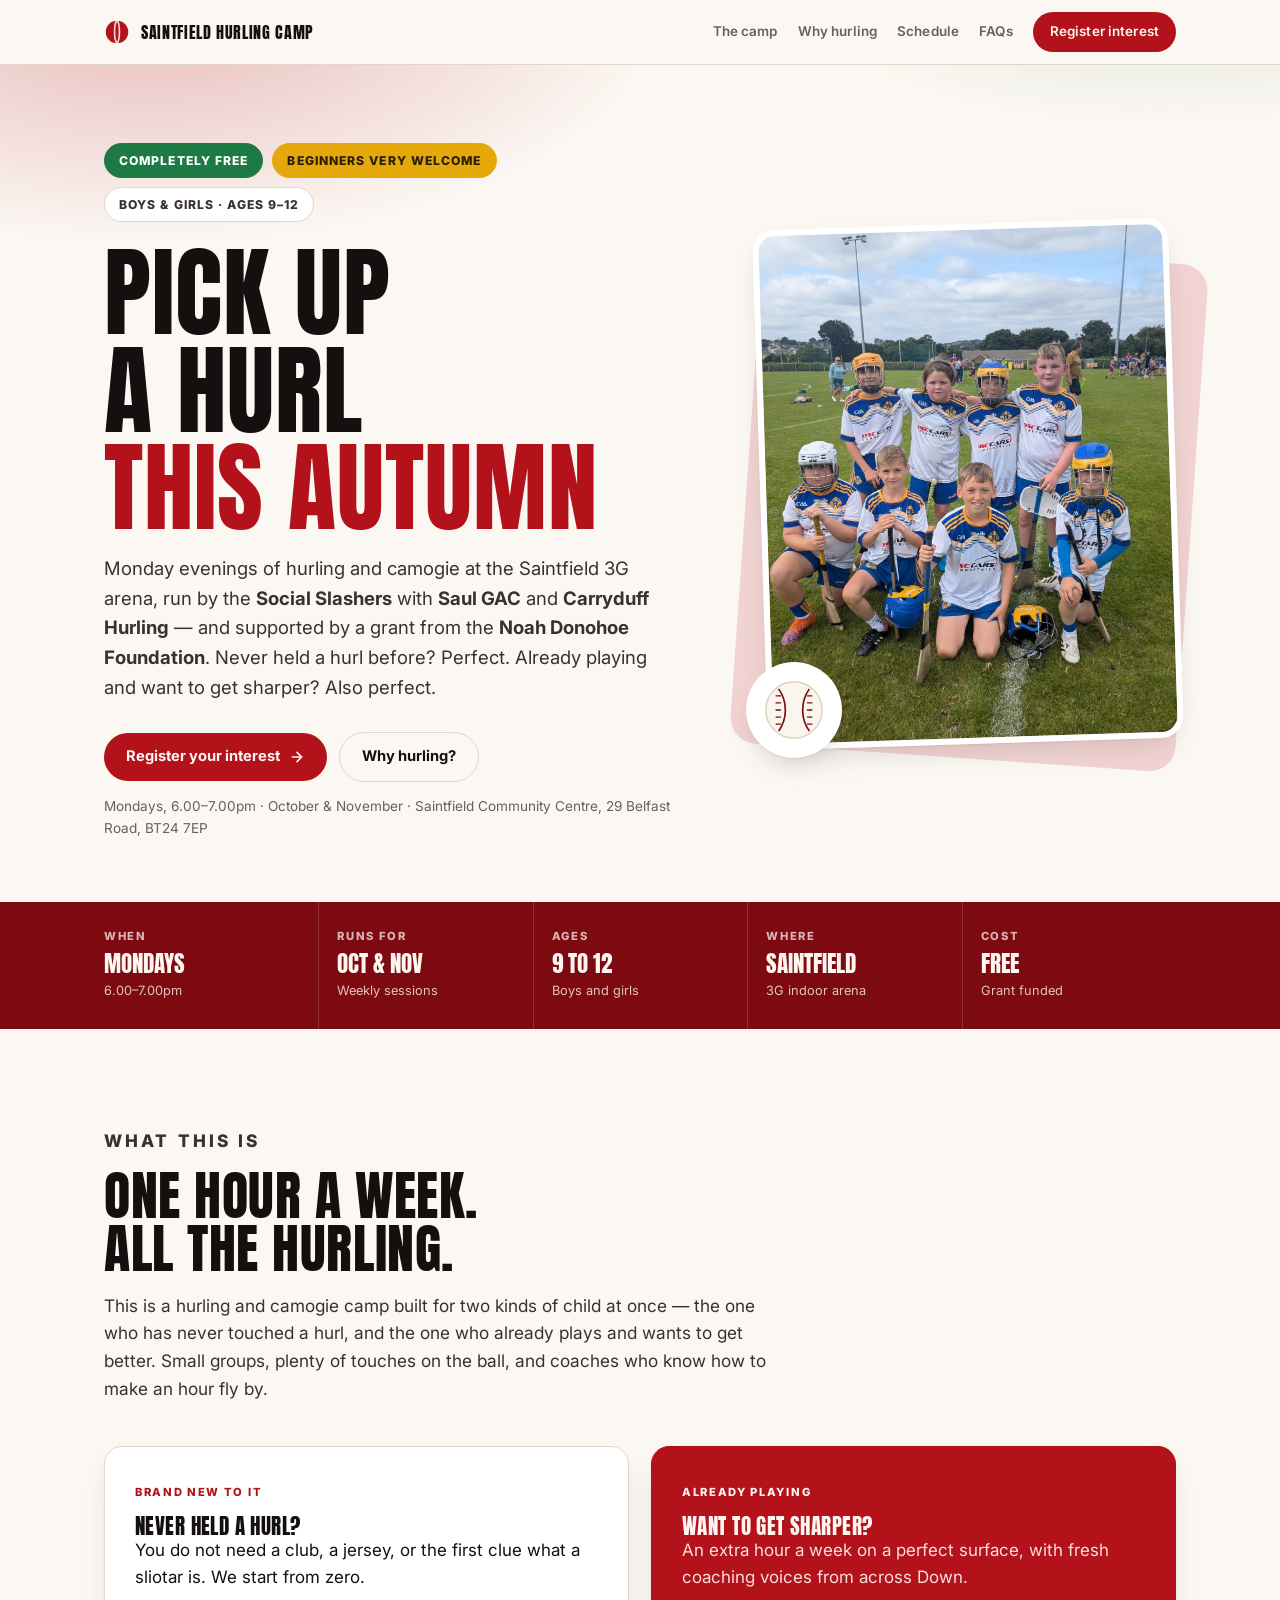
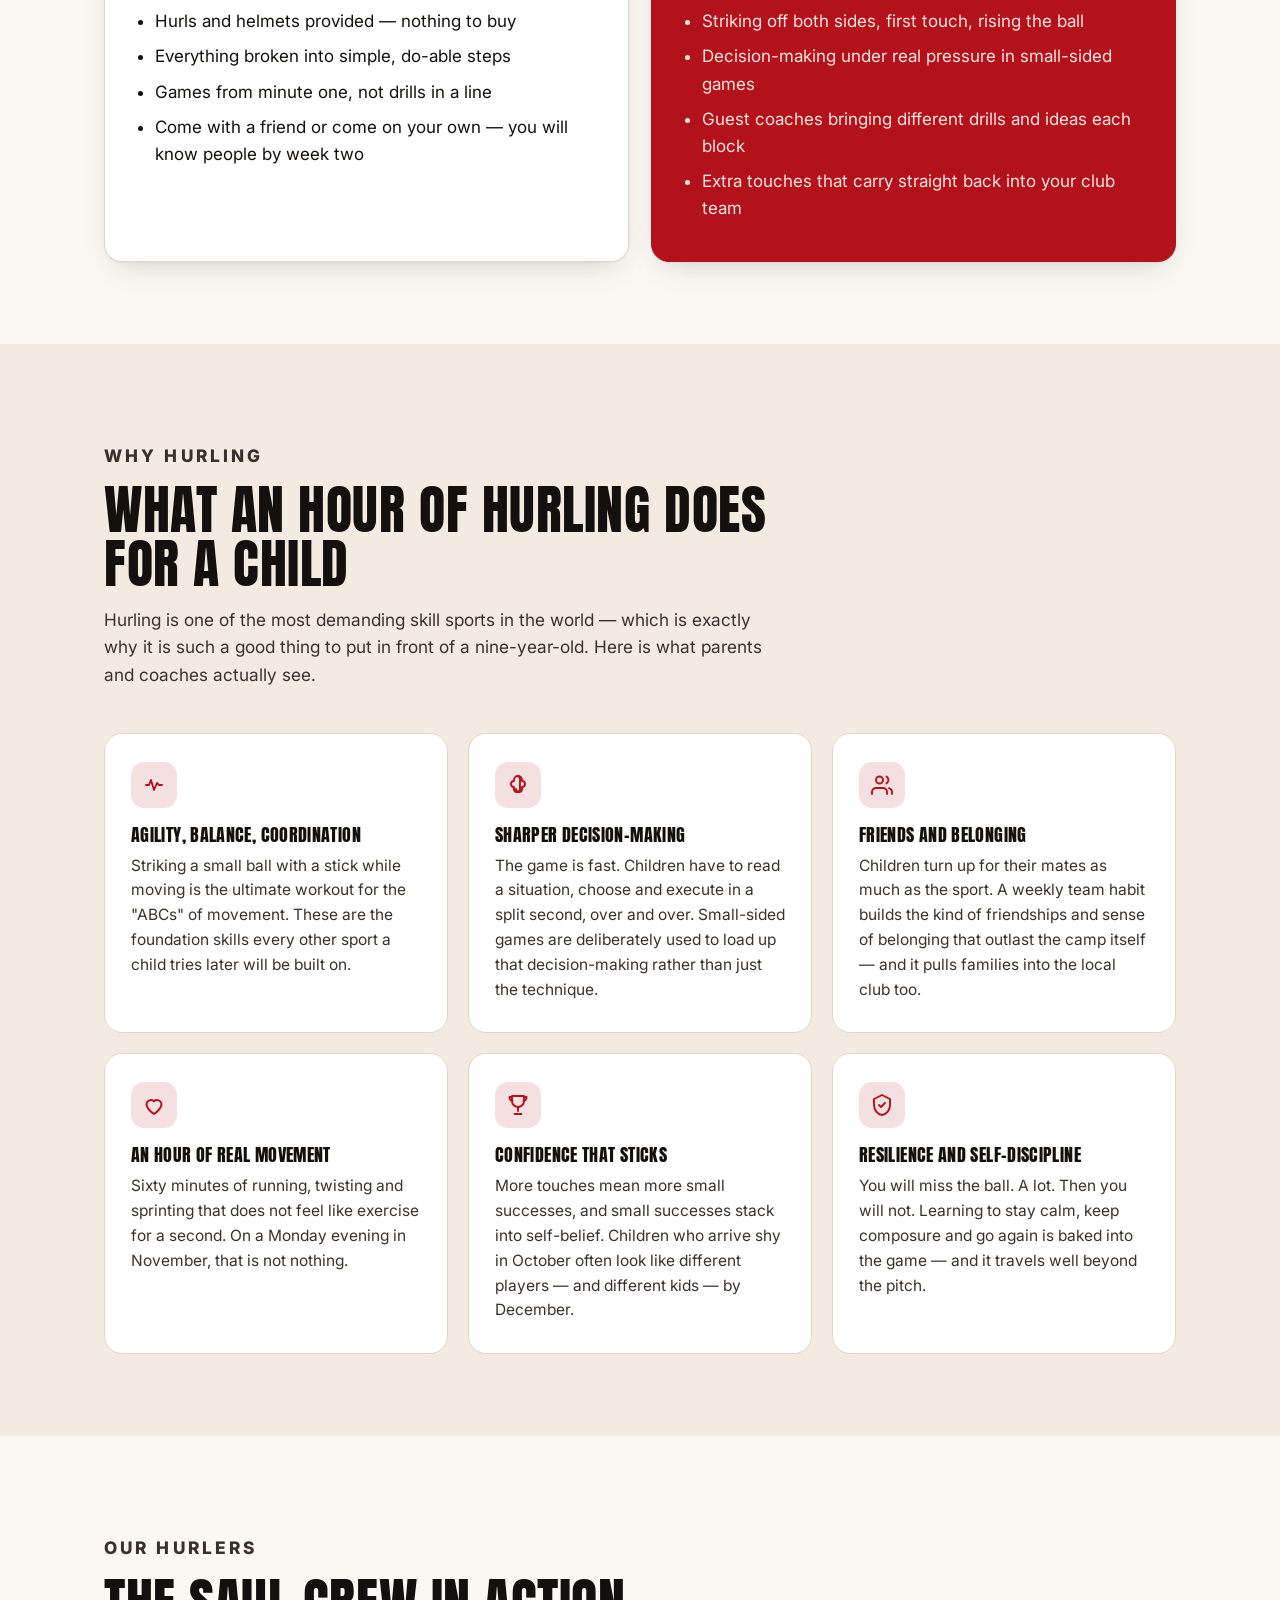
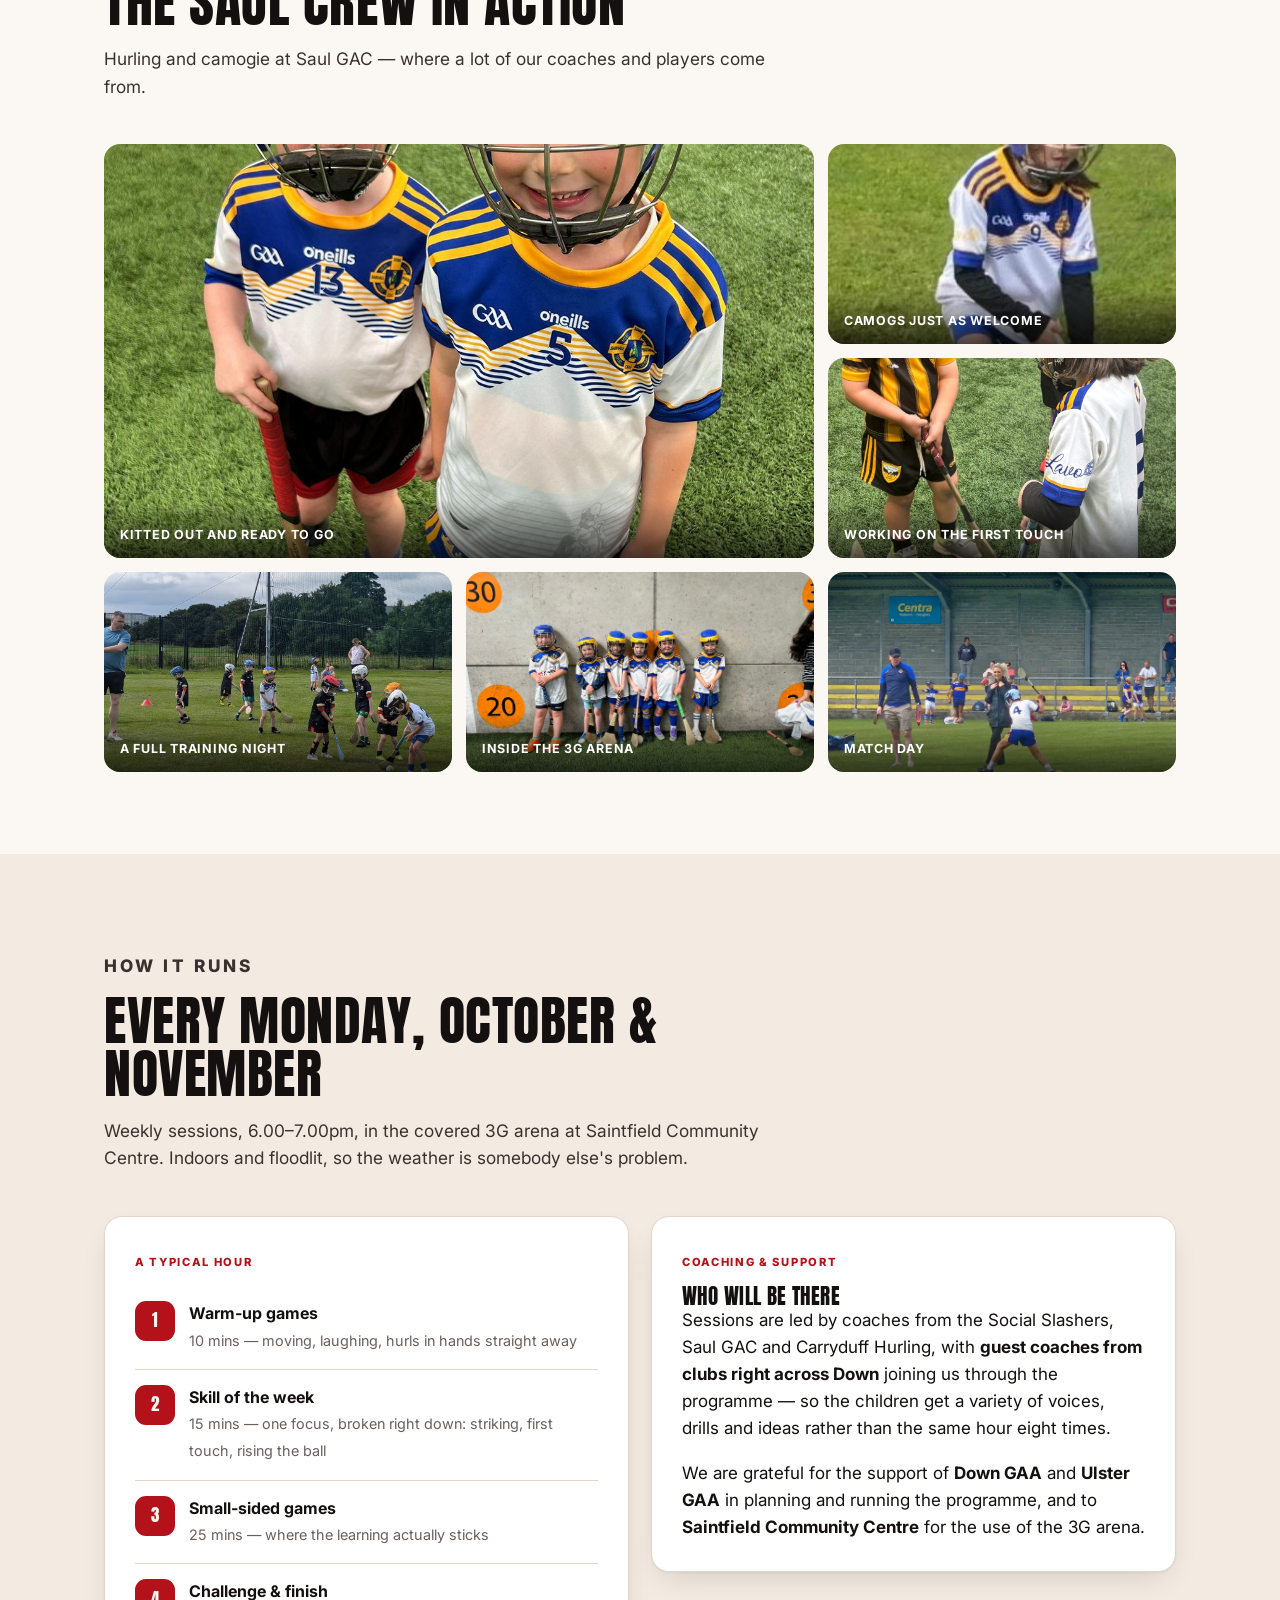
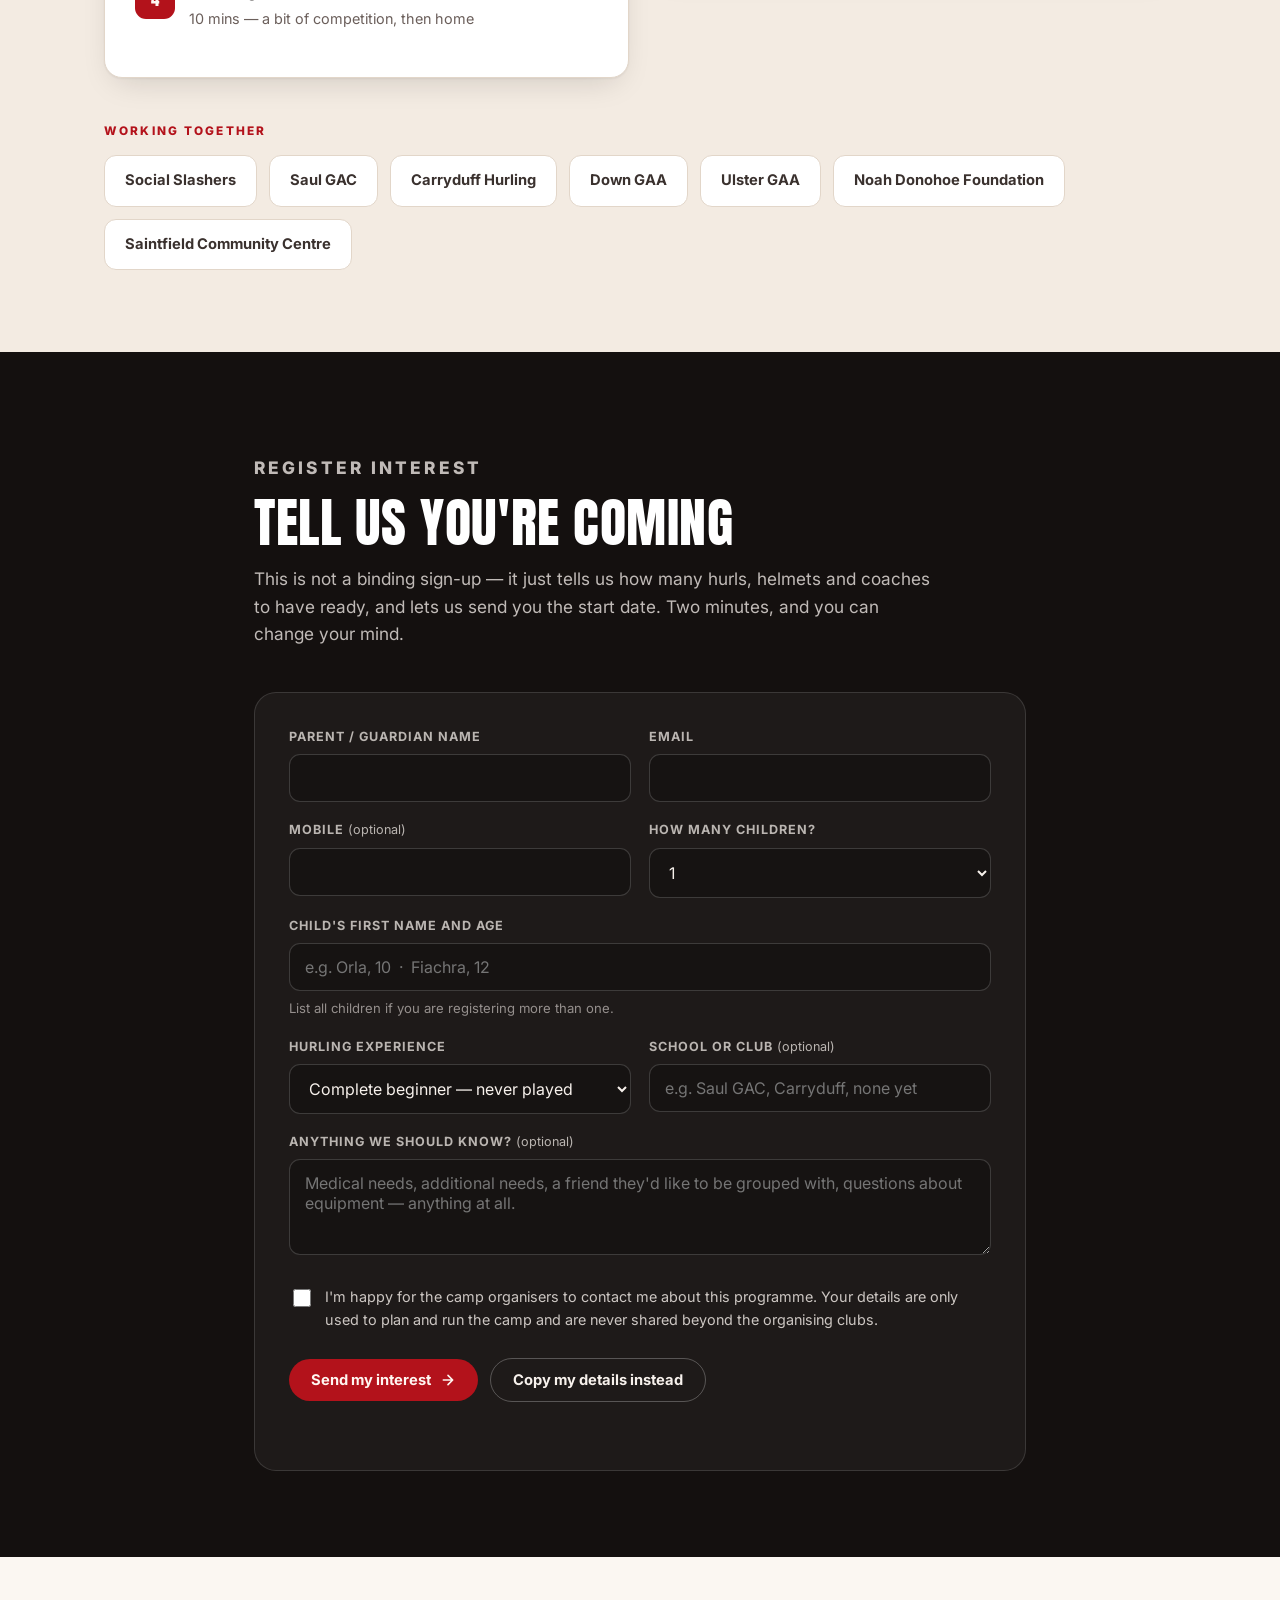
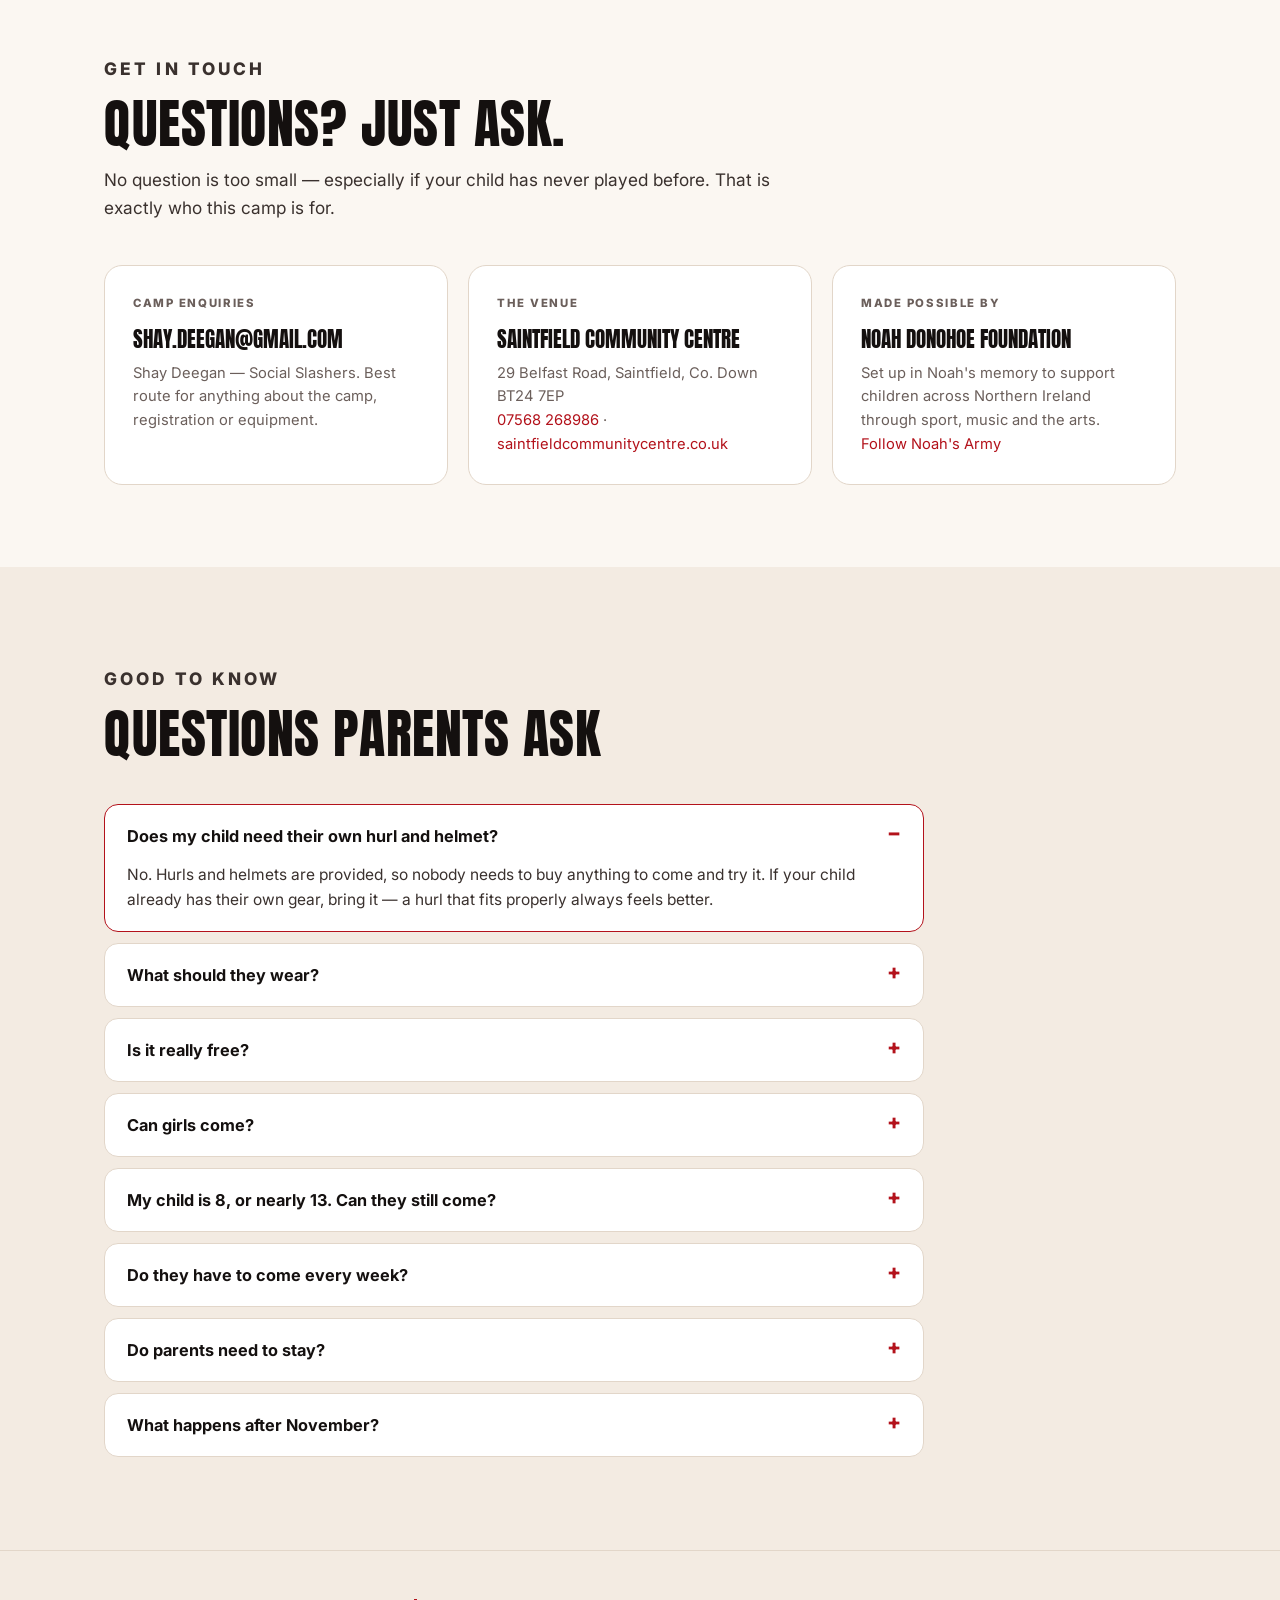
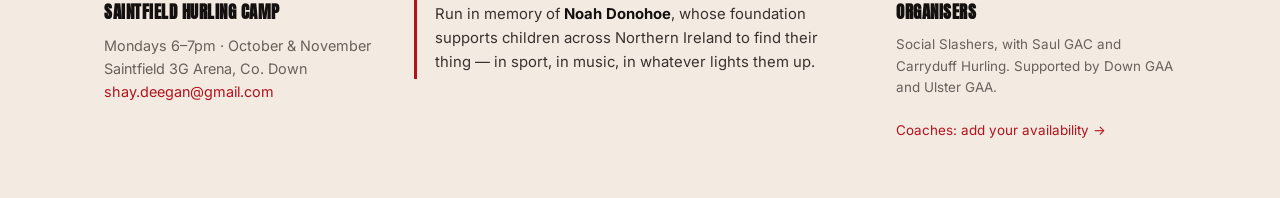
==== index.html @ cfc5b48f "Add camp page, coach availability form, styles and photos" ====
<!doctype html>
<html lang="en-GB">
<head>
<meta charset="utf-8">
<meta name="viewport" content="width=device-width,initial-scale=1,viewport-fit=cover">
<title>Saintfield Hurling Camp &mdash; free hurling &amp; camogie, ages 9&ndash;12</title>
<meta name="description" content="Free Monday-evening hurling and camogie for boys and girls aged 9 to 12 at the Saintfield 3G arena, October and November. Beginners very welcome. Hurls and helmets provided.">
<meta name="theme-color" content="#B3121B">
<meta property="og:type" content="website">
<meta property="og:title" content="Saintfield Hurling Camp — free, ages 9–12">
<meta property="og:description" content="Monday evenings 6–7pm, October and November, at the Saintfield 3G arena. Boys and girls, complete beginners very welcome. Hurls and helmets provided, no cost.">
<meta property="og:image" content="https://shaydeegan-code.github.io/saintfield-hurling-camp/team.jpg">
<meta property="og:url" content="https://shaydeegan-code.github.io/saintfield-hurling-camp/">
<meta name="twitter:card" content="summary_large_image">
<link rel="icon" href="data:image/svg+xml,<svg xmlns='http://www.w3.org/2000/svg' viewBox='0 0 100 100'><circle cx='50' cy='50' r='46' fill='%23B3121B'/><path d='M50 4c-13 12-13 80 0 92M50 4c13 12 13 80 0 92' stroke='%23fff' stroke-width='6' fill='none'/></svg>">
<link rel="stylesheet" href="style.css">
</head>
<body>
<nav>
  <div class="nav-in">
    <a class="brand" href="#top">
      <svg width="26" height="26" viewBox="0 0 24 24" aria-hidden="true">
        <circle cx="12" cy="12" r="10.4" fill="var(--red)"/>
        <path d="M12 1.6c-3 2.6-3 17.3 0 20.8M12 1.6c3 2.6 3 17.3 0 20.8" stroke="#fff" stroke-width="1.5" fill="none" opacity=".85"/>
      </svg>
      Saintfield Hurling Camp
    </a>
    <div class="nav-links">
      <a href="#about">The camp</a>
      <a href="#benefits">Why hurling</a>
      <a href="#schedule">Schedule</a>
      <a href="#faq">FAQs</a>
      <a class="btn btn-sm" href="#interest">Register interest</a>
    </div>
  </div>
</nav>

<div id="top"></div>

<!-- ============ HERO ============ -->
<header class="hero">
  <div class="hero-glow"></div>
  <div class="wrap hero-grid">
    <div>
      <div class="pill-row">
        <span class="pill free">Completely free</span>
        <span class="pill new">Beginners very welcome</span>
        <span class="pill">Boys &amp; girls · ages 9&ndash;12</span>
      </div>
      <h1>Pick up<br>a hurl<span class="line2">this autumn</span></h1>
      <p class="lede">
        Monday evenings of hurling and camogie at the Saintfield 3G arena, run by
        the <strong>Social Slashers</strong> with <strong>Saul GAC</strong> and
        <strong>Carryduff Hurling</strong> &mdash; and supported by a grant from the
        <strong>Noah Donohoe Foundation</strong>. Never held a hurl before? Perfect.
        Already playing and want to get sharper? Also perfect.
      </p>
      <div class="hero-cta">
        <a class="btn" href="#interest">
          Register your interest
          <svg width="16" height="16" viewBox="0 0 24 24" fill="none" stroke="currentColor" stroke-width="2.4" stroke-linecap="round" stroke-linejoin="round" aria-hidden="true"><path d="M5 12h13M12 5l7 7-7 7"/></svg>
        </a>
        <a class="btn btn-ghost" href="#benefits">Why hurling?</a>
      </div>
      <p class="hero-note">Mondays, 6.00&ndash;7.00pm · October &amp; November · Saintfield Community Centre, 29 Belfast Road, BT24 7EP</p>
    </div>

    <div class="art">
      <div class="art-deco"></div>
      <div class="art-frame">
        <img src="team.jpg" alt="Saul GAC underage hurlers in club jerseys and helmets, holding their hurls on the pitch" width="1125" height="1500">
      </div>
      <div class="art-badge">
        <svg viewBox="0 0 100 100" aria-hidden="true" class="floaty">
          <circle cx="50" cy="50" r="44" fill="#FAF6EE" stroke="#D8CBB6" stroke-width="2"/>
          <path d="M26 17c14 20 14 46 0 66M74 17c-14 20-14 46 0 66" stroke="var(--red-deep)" stroke-width="2.6" fill="none"/>
          <g stroke="var(--red-deep)" stroke-width="2" stroke-linecap="round">
            <path d="M22 28h7M22 39h7M22 50h7M22 61h7M22 72h7"/>
            <path d="M71 28h7M71 39h7M71 50h7M71 61h7M71 72h7"/>
          </g>
        </svg>
      </div>
    </div>
  </div>

  <!-- fact strip -->
  <div class="facts">
    <div class="facts-in">
      <div class="fact"><div class="k">When</div><div class="v">Mondays</div><div class="s">6.00&ndash;7.00pm</div></div>
      <div class="fact"><div class="k">Runs for</div><div class="v">Oct &amp; Nov</div><div class="s">Weekly sessions</div></div>
      <div class="fact"><div class="k">Ages</div><div class="v">9 to 12</div><div class="s">Boys and girls</div></div>
      <div class="fact"><div class="k">Where</div><div class="v">Saintfield</div><div class="s">3G indoor arena</div></div>
      <div class="fact"><div class="k">Cost</div><div class="v">Free</div><div class="s">Grant funded</div></div>
    </div>
  </div>
</header>

<!-- ============ ABOUT ============ -->
<section id="about">
  <div class="wrap">
    <div class="sec-head">
      <p class="eyebrow">What this is</p>
      <h2>One hour a week.<br>All the hurling.</h2>
      <p>
        This is a hurling and camogie camp built for two kinds of child at once &mdash; the one who
        has never touched a hurl, and the one who already plays and wants to get better.
        Small groups, plenty of touches on the ball, and coaches who know how to make
        an hour fly by.
      </p>
    </div>

    <div class="two">
      <div class="card">
        <span class="tag">Brand new to it</span>
        <h3>Never held a hurl?</h3>
        <p>You do not need a club, a jersey, or the first clue what a sliotar is. We start from zero.</p>
        <ul>
          <li>Hurls and helmets provided &mdash; nothing to buy</li>
          <li>Everything broken into simple, do-able steps</li>
          <li>Games from minute one, not drills in a line</li>
          <li>Come with a friend or come on your own &mdash; you will know people by week two</li>
        </ul>
      </div>
      <div class="card card-red">
        <span class="tag">Already playing</span>
        <h3>Want to get sharper?</h3>
        <p>An extra hour a week on a perfect surface, with fresh coaching voices from across Down.</p>
        <ul>
          <li>Striking off both sides, first touch, rising the ball</li>
          <li>Decision-making under real pressure in small-sided games</li>
          <li>Guest coaches bringing different drills and ideas each block</li>
          <li>Extra touches that carry straight back into your club team</li>
        </ul>
      </div>
    </div>
  </div>
</section>

<!-- ============ BENEFITS ============ -->
<section id="benefits" class="alt">
  <div class="wrap">
    <div class="sec-head">
      <p class="eyebrow">Why hurling</p>
      <h2>What an hour of hurling does for a child</h2>
      <p>
        Hurling is one of the most demanding skill sports in the world &mdash; which is
        exactly why it is such a good thing to put in front of a nine-year-old. Here is
        what parents and coaches actually see.
      </p>
    </div>

    <div class="grid3">
      <div class="ben">
        <div class="ico"><svg viewBox="0 0 24 24"><path d="M4 12h3l2-5 3 10 3-7 2 2h3"/></svg></div>
        <h3>Agility, balance, coordination</h3>
        <p>Striking a small ball with a stick while moving is the ultimate workout for the
        "ABCs" of movement. These are the foundation skills every other sport a child
        tries later will be built on.</p>
      </div>
      <div class="ben">
        <div class="ico"><svg viewBox="0 0 24 24"><path d="M12 3a4 4 0 0 0-4 4v1a3 3 0 0 0 0 6v2a3 3 0 0 0 6 0V7a4 4 0 0 0-2-4z"/><path d="M12 3a4 4 0 0 1 4 4v1a3 3 0 0 1 0 6v2a3 3 0 0 1-6 0"/></svg></div>
        <h3>Sharper decision-making</h3>
        <p>The game is fast. Children have to read a situation, choose and execute in a
        split second, over and over. Small-sided games are deliberately used to load up
        that decision-making rather than just the technique.</p>
      </div>
      <div class="ben">
        <div class="ico"><svg viewBox="0 0 24 24"><path d="M17 21v-2a4 4 0 0 0-4-4H6a4 4 0 0 0-4 4v2"/><circle cx="9.5" cy="7" r="3.5"/><path d="M22 21v-2a4 4 0 0 0-3-3.87M16.5 3.6a4 4 0 0 1 0 6.8"/></svg></div>
        <h3>Friends and belonging</h3>
        <p>Children turn up for their mates as much as the sport. A weekly team habit builds
        the kind of friendships and sense of belonging that outlast the camp itself &mdash;
        and it pulls families into the local club too.</p>
      </div>
      <div class="ben">
        <div class="ico"><svg viewBox="0 0 24 24"><path d="M12 21s-7.5-4.6-7.5-10A4.5 4.5 0 0 1 12 8.2 4.5 4.5 0 0 1 19.5 11c0 5.4-7.5 10-7.5 10z"/></svg></div>
        <h3>An hour of real movement</h3>
        <p>Sixty minutes of running, twisting and sprinting that does not feel like exercise
        for a second. On a Monday evening in November, that is not nothing.</p>
      </div>
      <div class="ben">
        <div class="ico"><svg viewBox="0 0 24 24"><path d="M6 3h12v5a6 6 0 0 1-12 0z"/><path d="M12 14v4M8.5 21h7"/><path d="M18 4h2.5a3.5 3.5 0 0 1-3 3.9M6 4H3.5a3.5 3.5 0 0 0 3 3.9"/></svg></div>
        <h3>Confidence that sticks</h3>
        <p>More touches mean more small successes, and small successes stack into
        self-belief. Children who arrive shy in October often look like different
        players &mdash; and different kids &mdash; by December.</p>
      </div>
      <div class="ben">
        <div class="ico"><svg viewBox="0 0 24 24"><path d="M12 2 4 6v6c0 5 3.4 9.2 8 10 4.6-.8 8-5 8-10V6z"/><path d="m9 12 2 2 4-4"/></svg></div>
        <h3>Resilience and self-discipline</h3>
        <p>You will miss the ball. A lot. Then you will not. Learning to stay calm, keep
        composure and go again is baked into the game &mdash; and it travels well beyond
        the pitch.</p>
      </div>
    </div>
  </div>
</section>

<!-- ============ GALLERY ============ -->
<section id="gallery">
  <div class="wrap">
    <div class="sec-head">
      <p class="eyebrow">Our hurlers</p>
      <h2>The Saul crew in action</h2>
      <p>Hurling and camogie at Saul GAC &mdash; where a lot of our coaches and players come from.</p>
    </div>

    <div class="gal">
      <figure class="big">
        <img src="pair-indoor.jpg" alt="Two young hurlers in helmets and club jerseys on the indoor 3G pitch, hurls in hand" loading="lazy">
        <figcaption>Kitted out and ready to go</figcaption>
      </figure>
      <figure>
        <img src="camog.jpg" alt="A young camogie player in a helmet crouching low over her hurl" loading="lazy">
        <figcaption>Camogs just as welcome</figcaption>
      </figure>
      <figure>
        <img src="first-touch.jpg" alt="Two children in helmets working on their first touch with hurls on the 3G surface" loading="lazy">
        <figcaption>Working on the first touch</figcaption>
      </figure>
      <figure>
        <img src="training.jpg" alt="A large group of children with hurls and helmets spread out across the pitch at a training session" loading="lazy">
        <figcaption>A full training night</figcaption>
      </figure>
      <figure>
        <img src="lineup-3g.jpg" alt="Six young hurlers lined up against the wall of the indoor 3G arena with their hurls" loading="lazy">
        <figcaption>Inside the 3G arena</figcaption>
      </figure>
      <figure>
        <img src="match.jpg" alt="A young hurler striking the ball during a match while a coach looks on" loading="lazy">
        <figcaption>Match day</figcaption>
      </figure>
    </div>
  </div>
</section>

<!-- ============ SCHEDULE ============ -->
<section id="schedule" class="alt">
  <div class="wrap">
    <div class="sec-head">
      <p class="eyebrow">How it runs</p>
      <h2>Every Monday, October &amp; November</h2>
      <p>Weekly sessions, 6.00&ndash;7.00pm, in the covered 3G arena at Saintfield Community
      Centre. Indoors and floodlit, so the weather is somebody else's problem.</p>
    </div>

    <div class="sched">
      <div class="card">
        <span class="tag">A typical hour</span>
        <div class="week"><div class="num">1</div><div class="txt"><strong>Warm-up games</strong><span>10 mins &mdash; moving, laughing, hurls in hands straight away</span></div></div>
        <div class="week"><div class="num">2</div><div class="txt"><strong>Skill of the week</strong><span>15 mins &mdash; one focus, broken right down: striking, first touch, rising the ball</span></div></div>
        <div class="week"><div class="num">3</div><div class="txt"><strong>Small-sided games</strong><span>25 mins &mdash; where the learning actually sticks</span></div></div>
        <div class="week"><div class="num">4</div><div class="txt"><strong>Challenge &amp; finish</strong><span>10 mins &mdash; a bit of competition, then home</span></div></div>
      </div>

      <div class="card">
        <span class="tag">Coaching &amp; support</span>
        <h3>Who will be there</h3>
        <p>Sessions are led by coaches from the Social Slashers, Saul GAC and Carryduff
        Hurling, with <strong>guest coaches from clubs right across Down</strong> joining us
        through the programme &mdash; so the children get a variety of voices, drills and ideas
        rather than the same hour eight times.</p>
        <p style="margin-bottom:0">We are grateful for the support of <strong>Down GAA</strong> and
        <strong>Ulster GAA</strong> in planning and running the programme, and to
        <strong>Saintfield Community Centre</strong> for the use of the 3G arena.</p>
      </div>
    </div>

    <div style="margin-top:44px">
      <p class="eyebrow">Working together</p>
      <div class="logos">
        <span class="logo">Social Slashers</span>
        <span class="logo">Saul GAC</span>
        <span class="logo">Carryduff Hurling</span>
        <span class="logo">Down GAA</span>
        <span class="logo">Ulster GAA</span>
        <span class="logo">Noah Donohoe Foundation</span>
        <span class="logo">Saintfield Community Centre</span>
      </div>
    </div>
  </div>
</section>

<!-- ============ INTEREST FORM ============ -->
<section id="interest">
  <div class="narrow">
    <div class="sec-head">
      <p class="eyebrow">Register interest</p>
      <h2>Tell us you're coming</h2>
      <p>This is not a binding sign-up &mdash; it just tells us how many hurls, helmets and
      coaches to have ready, and lets us send you the start date. Two minutes, and you can
      change your mind.</p>
    </div>

    <div class="form-shell" id="gform-cta" hidden>
      <p style="font-size:1.05rem;margin-bottom:22px;color:rgba(247,241,236,.86)">
        Registering takes about two minutes. It is not a binding commitment &mdash; it just
        tells us how many hurls, helmets and coaches to have ready.
      </p>
      <a class="btn" id="gform-link" href="#" target="_blank" rel="noopener">
        Open the registration form
        <svg width="16" height="16" viewBox="0 0 24 24" fill="none" stroke="currentColor" stroke-width="2.4" stroke-linecap="round" stroke-linejoin="round" aria-hidden="true"><path d="M5 12h13M12 5l7 7-7 7"/></svg>
      </a>
      <p class="hint" style="margin-top:18px">
        Rather just email us? <a href="mailto:shay.deegan@gmail.com?subject=Hurling%20camp%20interest" style="color:var(--gold)">shay.deegan@gmail.com</a>
      </p>
    </div>

    <div class="form-shell" id="builtin-form">
      <form id="f" novalidate>
        <div class="fields">
          <div>
            <label for="pname">Parent / guardian name</label>
            <input type="text" id="pname" name="pname" autocomplete="name" required>
          </div>
          <div>
            <label for="email">Email</label>
            <input type="email" id="email" name="email" autocomplete="email" required>
          </div>
          <div>
            <label for="phone">Mobile <span style="text-transform:none;letter-spacing:0;font-weight:400">(optional)</span></label>
            <input type="tel" id="phone" name="phone" autocomplete="tel">
          </div>
          <div>
            <label for="count">How many children?</label>
            <select id="count" name="count">
              <option>1</option><option>2</option><option>3</option><option>4 or more</option>
            </select>
          </div>
          <div class="full">
            <label for="kids">Child's first name and age</label>
            <input type="text" id="kids" name="kids" placeholder="e.g. Orla, 10 &nbsp;·&nbsp; Fiachra, 12" required>
            <p class="hint">List all children if you are registering more than one.</p>
          </div>
          <div>
            <label for="exp">Hurling experience</label>
            <select id="exp" name="exp">
              <option>Complete beginner &mdash; never played</option>
              <option>Tried it once or twice</option>
              <option>Plays at club / school already</option>
              <option>Mixed &mdash; see notes below</option>
            </select>
          </div>
          <div>
            <label for="club">School or club <span style="text-transform:none;letter-spacing:0;font-weight:400">(optional)</span></label>
            <input type="text" id="club" name="club" placeholder="e.g. Saul GAC, Carryduff, none yet">
          </div>
          <div class="full">
            <label for="notes">Anything we should know? <span style="text-transform:none;letter-spacing:0;font-weight:400">(optional)</span></label>
            <textarea id="notes" name="notes" placeholder="Medical needs, additional needs, a friend they'd like to be grouped with, questions about equipment &mdash; anything at all."></textarea>
          </div>
          <div class="full check">
            <input type="checkbox" id="ok" required>
            <label for="ok">I'm happy for the camp organisers to contact me about this programme. Your details are only used to plan and run the camp and are never shared beyond the organising clubs.</label>
          </div>
        </div>

        <div class="form-actions">
          <button class="btn" type="submit">
            Send my interest
            <svg width="16" height="16" viewBox="0 0 24 24" fill="none" stroke="currentColor" stroke-width="2.4" stroke-linecap="round" stroke-linejoin="round" aria-hidden="true"><path d="M5 12h13M12 5l7 7-7 7"/></svg>
          </button>
          <button class="btn btn-ghost" type="button" id="copy">Copy my details instead</button>
        </div>
        <p id="status" role="status" aria-live="polite"></p>
      </form>
    </div>
  </div>
</section>

<!-- ============ CONTACT ============ -->
<section id="contact">
  <div class="wrap">
    <div class="sec-head">
      <p class="eyebrow">Get in touch</p>
      <h2>Questions? Just ask.</h2>
      <p>No question is too small &mdash; especially if your child has never played before.
      That is exactly who this camp is for.</p>
    </div>

    <div class="contact-grid">
      <div class="cbox">
        <div class="k">Camp enquiries</div>
        <div class="v"><a href="mailto:shay.deegan@gmail.com?subject=Saintfield%20Hurling%20Camp%20enquiry">shay.deegan@gmail.com</a></div>
        <p>Shay Deegan &mdash; Social Slashers. Best route for anything about the camp,
        registration or equipment.</p>
      </div>
      <div class="cbox">
        <div class="k">The venue</div>
        <div class="v">Saintfield Community Centre</div>
        <p>
          29 Belfast Road, Saintfield, Co. Down BT24 7EP<br>
          <a href="tel:+447568268986">07568 268986</a> ·
          <a href="https://www.saintfieldcommunitycentre.co.uk/" target="_blank" rel="noopener">saintfieldcommunitycentre.co.uk</a>
        </p>
      </div>
      <div class="cbox">
        <div class="k">Made possible by</div>
        <div class="v">Noah Donohoe Foundation</div>
        <p>
          Set up in Noah's memory to support children across Northern Ireland through
          sport, music and the arts.
          <a href="https://www.instagram.com/mynoahdonohoe_noahsarmy/" target="_blank" rel="noopener">Follow Noah's Army</a>
        </p>
      </div>
    </div>
  </div>
</section>

<!-- ============ FAQ ============ -->
<section id="faq" class="alt">
  <div class="wrap">
    <div class="sec-head">
      <p class="eyebrow">Good to know</p>
      <h2>Questions parents ask</h2>
    </div>
    <div style="max-width:820px">
      <details open>
        <summary>Does my child need their own hurl and helmet?</summary>
        <p>No. Hurls and helmets are provided, so nobody needs to buy anything to come and
        try it. If your child already has their own gear, bring it &mdash; a hurl that fits
        properly always feels better.</p>
      </details>
      <details>
        <summary>What should they wear?</summary>
        <p>Shorts or tracksuit bottoms, a t-shirt, and astro or trainers for the 3G surface
        (no metal studs). A water bottle, and a light layer for the walk in &mdash; it is a
        covered arena, so it stays dry but it is not heated.</p>
      </details>
      <details>
        <summary>Is it really free?</summary>
        <p>Yes. The programme is funded by a grant from the Noah Donohoe Foundation, with
        support from Down GAA, Ulster GAA and the organising clubs. There is no fee and no
        kit to buy.</p>
      </details>
      <details>
        <summary>Can girls come?</summary>
        <p>Absolutely &mdash; camogie players and hurlers train together here. Boys and girls
        aged 9 to 12 are equally welcome, whatever their experience.</p>
      </details>
      <details>
        <summary>My child is 8, or nearly 13. Can they still come?</summary>
        <p>The programme is designed for 9 to 12 year olds, which is where the coaching and
        the games are pitched. If your child is just outside that, register anyway and put a
        note in the form &mdash; we will let you know what is possible.</p>
      </details>
      <details>
        <summary>Do they have to come every week?</summary>
        <p>No. Come as often as you can. It is easier for the children if they are there most
        weeks, but a missed Monday for a birthday party or a school thing is absolutely fine.</p>
      </details>
      <details>
        <summary>Do parents need to stay?</summary>
        <p>You are very welcome to stay and watch &mdash; plenty do, and it is a good way to
        meet other families. Children aged 9 to 12 should be dropped off and collected at the
        arena either way.</p>
      </details>
      <details>
        <summary>What happens after November?</summary>
        <p>That is partly what this camp is for. Children who catch the bug will be pointed
        towards the underage set-up at Saul GAC, Carryduff Hurling or their nearest club, so
        the hurling carries on into next season.</p>
      </details>
    </div>
  </div>
</section>

<footer>
  <div class="wrap foot-in">
    <div style="max-width:340px">
      <strong>Saintfield Hurling Camp</strong>
      Mondays 6&ndash;7pm · October &amp; November<br>
      Saintfield 3G Arena, Co. Down<br>
      <a href="mailto:shay.deegan@gmail.com">shay.deegan@gmail.com</a>
    </div>
    <div class="mem">
      Run in memory of <strong style="display:inline;font-family:var(--body);font-size:inherit;text-transform:none;letter-spacing:0">Noah Donohoe</strong>,
      whose foundation supports children across Northern Ireland to find their thing &mdash;
      in sport, in music, in whatever lights them up.
    </div>
    <div style="max-width:280px;font-size:.84rem">
      <strong>Organisers</strong>
      Social Slashers, with Saul GAC and Carryduff Hurling. Supported by Down GAA and
      Ulster GAA.<br><br>
      <a href="coaches.html">Coaches: add your availability &rarr;</a>
    </div>
  </div>
</footer>

<script>
/* =======================================================================
   SETTINGS — the only part of this file you need to touch.

   Paste your Google Form share links between the quotes. Until you do,
   the page shows the built-in form, which opens a pre-filled email.
   ======================================================================= */
var CONFIG = {
  parentFormUrl: "",                        // e.g. "https://forms.gle/abc123"
  coachFormUrl:  "",                        // used by coaches.html
  email:         "shay.deegan@gmail.com"
};
/* ===================================================================== */

(function(){
  // Swap the built-in email form for the Google Form when one is configured.
  var url = (CONFIG.parentFormUrl || "").trim();
  var cta = document.getElementById('gform-cta');
  var builtin = document.getElementById('builtin-form');
  if (url && cta && builtin){
    document.getElementById('gform-link').href = url;
    cta.hidden = false;
    builtin.hidden = true;
  }
})();

(function(){
  // Anchor links: scroll directly rather than relying on hash navigation,
  // which some embedded/sandboxed viewers block.
  document.addEventListener('click', function(e){
    var a = e.target.closest ? e.target.closest('a[href^="#"]') : null;
    if (!a) return;
    var id = a.getAttribute('href').slice(1);
    if (!id) return;
    var t = document.getElementById(id);
    if (!t) return;
    e.preventDefault();
    t.scrollIntoView({behavior:'smooth', block:'start'});
  });
})();

(function(){
  var form = document.getElementById('f');
  var status = document.getElementById('status');
  var TO = CONFIG.email;

  // Keep a draft so a half-filled form survives an accidental refresh.
  var KEY = 'hurlingCampDraft';
  var ids = ['pname','email','phone','count','kids','exp','club','notes'];
  try{
    var saved = JSON.parse(localStorage.getItem(KEY) || '{}');
    ids.forEach(function(id){
      var el = document.getElementById(id);
      if (el && saved[id]) el.value = saved[id];
    });
  }catch(e){}

  function saveDraft(){
    try{
      var d = {};
      ids.forEach(function(id){
        var el = document.getElementById(id);
        if (el) d[id] = el.value;
      });
      localStorage.setItem(KEY, JSON.stringify(d));
    }catch(e){}
  }
  ids.forEach(function(id){
    var el = document.getElementById(id);
    if (el) el.addEventListener('input', saveDraft);
  });

  function val(id){ var el = document.getElementById(id); return el ? el.value.trim() : ''; }

  function validate(){
    var bad = [];
    [['pname','Your name'],['email','Your email'],['kids',"Your child's name and age"]].forEach(function(p){
      var el = document.getElementById(p[0]);
      el.classList.remove('err');
      if (!el.value.trim()){ el.classList.add('err'); bad.push(p[1]); }
    });
    var em = document.getElementById('email');
    if (em.value.trim() && !/^[^\s@]+@[^\s@]+\.[^\s@]+$/.test(em.value.trim())){
      em.classList.add('err'); bad.push('A valid email address');
    }
    var ok = document.getElementById('ok');
    if (!ok.checked) bad.push('Your consent to be contacted');
    return bad;
  }

  function body(){
    return [
      'Saintfield Hurling Camp — register interest',
      '',
      'Parent / guardian: ' + val('pname'),
      'Email: ' + val('email'),
      'Mobile: ' + (val('phone') || '—'),
      'Number of children: ' + val('count'),
      'Child(ren) and age(s): ' + val('kids'),
      'Experience: ' + val('exp'),
      'School / club: ' + (val('club') || '—'),
      '',
      'Notes:',
      (val('notes') || '—'),
      '',
      'Sent from the camp interest page.'
    ].join('\n');
  }

  form.addEventListener('submit', function(e){
    e.preventDefault();
    var bad = validate();
    if (bad.length){
      status.textContent = 'Still needed: ' + bad.join(', ') + '.';
      var f = form.querySelector('.err');
      if (f) f.focus();
      return;
    }
    var href = 'mailto:' + TO
      + '?subject=' + encodeURIComponent('Hurling camp — interest from ' + val('pname'))
      + '&body=' + encodeURIComponent(body());
    status.textContent = 'Opening your email app with everything filled in — just press send. If nothing opens, use “Copy my details instead” and paste it into an email to ' + TO + '.';
    window.location.href = href;
  });

  document.getElementById('copy').addEventListener('click', function(){
    var text = body();
    function done(){
      status.textContent = 'Copied. Paste it into an email to ' + TO + ' and you are done.';
    }
    if (navigator.clipboard && navigator.clipboard.writeText){
      navigator.clipboard.writeText(text).then(done, fallback);
    } else { fallback(); }
    function fallback(){
      var ta = document.createElement('textarea');
      ta.value = text;
      ta.style.position = 'fixed';
      ta.style.opacity = '0';
      document.body.appendChild(ta);
      ta.select();
      try{ document.execCommand('copy'); done(); }
      catch(err){ status.textContent = 'Could not copy automatically — please email ' + TO + ' with your details.'; }
      document.body.removeChild(ta);
    }
  });
})();
</script>
</body>
</html>
---- style.css ----
@import url('https://fonts.googleapis.com/css2?family=Anton&family=Inter:wght@400;500;600;700;800&display=swap');

:root{
  --red:#B3121B;
  --red-deep:#7D0A11;
  --red-soft:#E8412C;
  --ink:#14100F;
  --ink-2:#3A312E;
  --muted:#6B5F5B;
  --bg:#FBF7F2;
  --bg-2:#FFFFFF;
  --bg-3:#F3EBE2;
  --line:#E2D6C9;
  --grass:#1E7A45;
  --grass-soft:#2FA35C;
  --gold:#E5A80A;
  --on-red:#FFF6F1;
  --shadow:0 1px 2px rgba(20,16,15,.05), 0 12px 32px -12px rgba(20,16,15,.18);
  --radius:18px;
  --display:'Anton', 'Haettenschweiler', 'Arial Narrow', Impact, sans-serif;
  --body:'Inter', -apple-system, BlinkMacSystemFont, 'Segoe UI', Roboto, Helvetica, Arial, sans-serif;
}
@media (prefers-color-scheme: dark){
  :root:not([data-theme="light"]){
    --red:#F2564B;
    --red-deep:#B3121B;
    --red-soft:#FF7A66;
    --ink:#F7F1EC;
    --ink-2:#E0D5CE;
    --muted:#A89B95;
    --bg:#14100F;
    --bg-2:#1E1917;
    --bg-3:#272120;
    --line:#3A312E;
    --grass:#4FC47D;
    --grass-soft:#2FA35C;
    --gold:#F5C542;
    --on-red:#FFF6F1;
    --shadow:0 1px 2px rgba(0,0,0,.4), 0 12px 32px -12px rgba(0,0,0,.7);
  }
}
:root[data-theme="dark"]{
  --red:#F2564B;
  --red-deep:#B3121B;
  --red-soft:#FF7A66;
  --ink:#F7F1EC;
  --ink-2:#E0D5CE;
  --muted:#A89B95;
  --bg:#14100F;
  --bg-2:#1E1917;
  --bg-3:#272120;
  --line:#3A312E;
  --grass:#4FC47D;
  --grass-soft:#2FA35C;
  --gold:#F5C542;
  --on-red:#FFF6F1;
  --shadow:0 1px 2px rgba(0,0,0,.4), 0 12px 32px -12px rgba(0,0,0,.7);
}

*{box-sizing:border-box}
html{scroll-behavior:smooth}
@media (prefers-reduced-motion: reduce){ html{scroll-behavior:auto} }
section,header,#top{scroll-margin-top:72px}
body{
  margin:0;
  background:var(--bg);
  color:var(--ink);
  font-family:var(--body);
  font-size:17px;
  line-height:1.6;
  -webkit-font-smoothing:antialiased;
  overflow-x:hidden;
}
img{max-width:100%;display:block}
a{color:var(--red);text-decoration:none}
a:hover{text-decoration:underline}

.wrap{max-width:1120px;margin:0 auto;padding:0 24px}
.narrow{max-width:820px;margin:0 auto;padding:0 24px}

h1,h2,h3,.display{font-family:var(--display);font-weight:400;letter-spacing:.01em;line-height:.98;text-transform:uppercase;margin:0}
h2{font-size:clamp(2rem,5.2vw,3.4rem)}
h3{font-size:1.32rem;letter-spacing:.02em}
p{margin:0 0 1em}
.eyebrow{
  font-family:var(--body);font-weight:800;font-size:.74rem;letter-spacing:.18em;
  text-transform:uppercase;color:var(--red);margin:0 0 14px;
}
.lede{font-size:1.16rem;color:var(--ink-2)}

/* ---------- nav ---------- */
nav{
  position:sticky;top:0;z-index:50;
  background:color-mix(in srgb, var(--bg) 88%, transparent);
  backdrop-filter:blur(14px) saturate(1.4);
  border-bottom:1px solid var(--line);
}
.nav-in{display:flex;align-items:center;gap:22px;padding:12px 24px;max-width:1120px;margin:0 auto}
.brand{display:flex;align-items:center;gap:11px;font-family:var(--display);font-size:1.02rem;letter-spacing:.04em;color:var(--ink);text-transform:uppercase}
.brand:hover{text-decoration:none}
.nav-links{display:flex;gap:20px;margin-left:auto;align-items:center}
.nav-links a{
  font-size:.84rem;font-weight:600;color:var(--muted);letter-spacing:.01em;
}
.nav-links a:hover{color:var(--red);text-decoration:none}
.nav-links a.btn,.nav-links a.btn:hover{color:var(--on-red)}
.btn{
  display:inline-flex;align-items:center;gap:9px;
  background:var(--red);color:var(--on-red);
  font-weight:700;font-size:.92rem;
  padding:12px 22px;border-radius:999px;border:0;cursor:pointer;
  font-family:var(--body);
  transition:transform .16s ease, filter .16s ease;
}
.btn:hover{text-decoration:none;transform:translateY(-2px);filter:brightness(1.07)}
.btn-sm{padding:9px 17px;font-size:.82rem}
.btn-ghost{background:transparent;color:var(--ink);border:1.5px solid var(--line)}
.btn-ghost:hover{border-color:var(--red);color:var(--red)}
@media (max-width:860px){ .nav-links a:not(.btn){display:none} }

/* ---------- hero ---------- */
.hero{position:relative;overflow:hidden;padding:78px 0 0;background:var(--bg)}
.hero-glow{
  position:absolute;inset:-20% -10% auto -10%;height:620px;pointer-events:none;
  background:
    radial-gradient(46% 52% at 18% 22%, color-mix(in srgb, var(--red) 26%, transparent) 0%, transparent 72%),
    radial-gradient(40% 46% at 84% 8%, color-mix(in srgb, var(--grass) 20%, transparent) 0%, transparent 70%);
  filter:blur(6px);
}
.hero-grid{position:relative;display:grid;grid-template-columns:1.12fr .88fr;gap:48px;align-items:center}
@media (max-width:940px){ .hero-grid{grid-template-columns:1fr;gap:34px} .hero{padding-top:52px} }

.pill-row{display:flex;flex-wrap:wrap;gap:9px;margin-bottom:22px}
.pill{
  font-size:.76rem;font-weight:800;letter-spacing:.09em;text-transform:uppercase;
  padding:7px 14px;border-radius:999px;border:1.5px solid var(--line);color:var(--ink-2);
  background:var(--bg-2);
}
.pill.free{background:var(--grass);border-color:var(--grass);color:#fff}
.pill.new{background:var(--gold);border-color:var(--gold);color:#2A1E00}

h1{
  font-size:clamp(3.1rem,9.2vw,6.2rem);
  margin:0 0 8px;
}
h1 .line2{color:var(--red);display:block}
.hero p.lede{max-width:52ch;margin-top:18px}
.hero-cta{display:flex;flex-wrap:wrap;gap:12px;margin-top:30px;align-items:center}
.hero-note{font-size:.85rem;color:var(--muted);margin:14px 0 0}

/* hero art */
.art{position:relative;max-width:430px;margin-left:auto;width:100%;padding:0 0 14px 14px}
.art-deco{
  position:absolute;inset:26px -16px 0 0;border-radius:26px;
  background:var(--red);opacity:.15;transform:rotate(4deg);
}
.art-frame{
  position:relative;border-radius:22px;overflow:hidden;aspect-ratio:4/5;
  border:6px solid var(--bg-2);box-shadow:var(--shadow);
  transform:rotate(-1.8deg);
}
.art-frame img{width:100%;height:100%;object-fit:cover;object-position:center 30%}
.art-badge{
  position:absolute;left:0;bottom:0;width:96px;height:96px;border-radius:50%;
  background:var(--bg-2);box-shadow:var(--shadow);display:grid;place-items:center;padding:16px;
}
.art-badge svg{width:100%;height:100%}
@media (max-width:940px){ .art{max-width:360px;margin:0 auto} }
@keyframes float{0%,100%{transform:translateY(0)}50%{transform:translateY(-11px)}}
.floaty{animation:float 5.5s ease-in-out infinite}
@media (prefers-reduced-motion: reduce){ .floaty{animation:none} }

/* ---------- fact strip ---------- */
.facts{
  position:relative;margin-top:62px;
  background:var(--red-deep);color:var(--on-red);
}
.facts-in{
  display:grid;grid-template-columns:repeat(5,1fr);
  max-width:1120px;margin:0 auto;padding:0 24px;
}
.fact{padding:26px 18px 28px;border-left:1px solid rgba(255,255,255,.16)}
.fact:first-child{border-left:0;padding-left:0}
.fact .k{font-size:.7rem;font-weight:800;letter-spacing:.15em;text-transform:uppercase;opacity:.72;margin-bottom:7px}
.fact .v{font-family:var(--display);font-size:1.46rem;line-height:1.05;text-transform:uppercase}
.fact .s{font-size:.8rem;opacity:.78;margin-top:4px}
@media (max-width:860px){
  .facts-in{grid-template-columns:repeat(2,1fr);gap:0}
  .fact{border-left:0;border-top:1px solid rgba(255,255,255,.16);padding:20px 0}
  .fact:nth-child(even){padding-left:18px;border-left:1px solid rgba(255,255,255,.16)}
  .fact:first-child,.fact:nth-child(2){border-top:0}
}

/* ---------- sections ---------- */
section{padding:82px 0}
.sec-head{max-width:680px;margin-bottom:44px}
.sec-head p{color:var(--ink-2);font-size:1.08rem;margin-top:16px}
.alt{background:var(--bg-3)}

/* who for */
.two{display:grid;grid-template-columns:1fr 1fr;gap:22px}
@media (max-width:800px){ .two{grid-template-columns:1fr} }
.card{
  background:var(--bg-2);border:1px solid var(--line);border-radius:var(--radius);
  padding:30px;box-shadow:var(--shadow);
}
.card-red{background:var(--red);border-color:var(--red);color:var(--on-red)}
.card-red h3,.card-red .tag{color:var(--on-red)}
.card-red p{color:rgba(255,246,241,.9)}
.tag{
  display:inline-block;font-size:.7rem;font-weight:800;letter-spacing:.15em;
  text-transform:uppercase;margin-bottom:14px;color:var(--red);
}
.card ul{margin:16px 0 0;padding-left:20px}
.card li{margin-bottom:8px}
.card-red li{color:rgba(255,246,241,.92)}

/* benefits */
.grid3{display:grid;grid-template-columns:repeat(3,1fr);gap:20px}
@media (max-width:940px){ .grid3{grid-template-columns:1fr 1fr} }
@media (max-width:640px){ .grid3{grid-template-columns:1fr} }
.ben{
  background:var(--bg-2);border:1px solid var(--line);border-radius:var(--radius);
  padding:28px 26px 30px;transition:transform .18s ease, border-color .18s ease;
}
.ben:hover{transform:translateY(-4px);border-color:var(--red)}
.ico{
  width:46px;height:46px;border-radius:13px;display:grid;place-items:center;
  background:color-mix(in srgb, var(--red) 13%, transparent);margin-bottom:18px;
}
.ico svg{width:24px;height:24px;stroke:var(--red);fill:none;stroke-width:1.9;stroke-linecap:round;stroke-linejoin:round}
.ben h3{font-size:1.14rem;margin-bottom:10px}
.ben p{font-size:.97rem;color:var(--ink-2);margin:0}

/* gallery */
.gal{display:grid;grid-template-columns:repeat(3,1fr);grid-auto-rows:200px;gap:14px}
.gal figure{
  margin:0;position:relative;border-radius:16px;overflow:hidden;background:var(--bg-3);
}
.gal img{width:100%;height:100%;object-fit:cover;transition:transform .5s ease}
.gal figure:hover img{transform:scale(1.045)}
.gal .big{grid-column:span 2;grid-row:span 2}
.gal figcaption{
  position:absolute;left:0;right:0;bottom:0;padding:26px 16px 13px;
  font-size:.78rem;font-weight:700;letter-spacing:.06em;text-transform:uppercase;
  color:#fff;background:linear-gradient(transparent, rgba(0,0,0,.68));
}
@media (max-width:800px){
  .gal{grid-template-columns:repeat(2,1fr);grid-auto-rows:180px}
  .gal .big{grid-column:span 2;grid-row:span 1}
}
@media (prefers-reduced-motion: reduce){ .gal figure:hover img{transform:none} }

/* schedule */
.sched{display:grid;grid-template-columns:1fr 1fr;gap:22px;align-items:start}
@media (max-width:800px){ .sched{grid-template-columns:1fr} }
.week{display:flex;gap:14px;padding:15px 0;border-bottom:1px solid var(--line)}
.week:last-child{border-bottom:0}
.week .num{
  flex:0 0 40px;height:40px;border-radius:11px;background:var(--red);color:var(--on-red);
  display:grid;place-items:center;font-family:var(--display);font-size:1.05rem;
}
.week .txt strong{display:block;font-size:1rem}
.week .txt span{font-size:.9rem;color:var(--muted)}

/* partners */
.logos{display:flex;flex-wrap:wrap;gap:12px;margin-top:8px}
.logo{
  padding:13px 20px;border:1.5px solid var(--line);border-radius:12px;background:var(--bg-2);
  font-weight:700;font-size:.92rem;color:var(--ink-2);
}

/* form */
#interest{background:var(--ink);color:#F7F1EC;padding:86px 0}
#interest h2{color:#fff}
#interest .eyebrow{color:var(--red-soft)}
#interest .sec-head p{color:rgba(247,241,236,.76)}
.form-shell{
  background:rgba(255,255,255,.045);border:1px solid rgba(255,255,255,.13);
  border-radius:22px;padding:34px;
}
.fields{display:grid;grid-template-columns:1fr 1fr;gap:18px}
.fields .full{grid-column:1/-1}
@media (max-width:700px){ .fields{grid-template-columns:1fr} }
label{display:block;font-size:.79rem;font-weight:700;letter-spacing:.08em;text-transform:uppercase;color:rgba(247,241,236,.72);margin-bottom:7px}
input[type=text],input[type=email],input[type=tel],input[type=number],select,textarea{
  width:100%;padding:13px 15px;border-radius:11px;
  border:1.5px solid rgba(255,255,255,.17);background:rgba(0,0,0,.26);
  color:#F7F1EC;font-family:var(--body);font-size:1rem;
}
input:focus,select:focus,textarea:focus{outline:2px solid var(--red-soft);outline-offset:1px;border-color:transparent}
select option{color:#14100F}
textarea{min-height:96px;resize:vertical}
.hint{font-size:.82rem;color:rgba(247,241,236,.55);margin:7px 0 0}
.check{display:flex;gap:11px;align-items:flex-start;margin-top:4px}
.check input{margin-top:4px;width:18px;height:18px;flex:0 0 18px;accent-color:var(--red-soft)}
.check label{text-transform:none;letter-spacing:0;font-size:.9rem;font-weight:400;color:rgba(247,241,236,.8);margin:0}
.form-actions{display:flex;flex-wrap:wrap;gap:12px;align-items:center;margin-top:26px}
#interest .btn-ghost{color:#F7F1EC;border-color:rgba(255,255,255,.26)}
#interest .btn-ghost:hover{border-color:var(--red-soft);color:var(--red-soft)}
#status{font-size:.9rem;margin:16px 0 0;min-height:1.3em;color:var(--gold)}
.err{border-color:var(--red-soft) !important}

/* contact */
.contact-grid{display:grid;grid-template-columns:repeat(3,1fr);gap:20px}
@media (max-width:860px){ .contact-grid{grid-template-columns:1fr} }
.cbox{background:var(--bg-2);border:1px solid var(--line);border-radius:var(--radius);padding:28px}
.cbox .k{font-size:.71rem;font-weight:800;letter-spacing:.15em;text-transform:uppercase;color:var(--muted);margin-bottom:10px}
.cbox .v{font-family:var(--display);font-size:1.3rem;text-transform:uppercase;margin-bottom:6px;word-break:break-word}
.cbox .v a{color:var(--ink)}
.cbox p{font-size:.92rem;color:var(--muted);margin:0}

/* faq */
details{
  background:var(--bg-2);border:1px solid var(--line);border-radius:14px;
  padding:18px 22px;margin-bottom:11px;
}
details[open]{border-color:var(--red)}
summary{cursor:pointer;font-weight:700;font-size:1.02rem;list-style:none}
summary::-webkit-details-marker{display:none}
summary::after{content:'+';float:right;color:var(--red);font-weight:800;font-size:1.3rem;line-height:1}
details[open] summary::after{content:'\2212'}
details p{margin:14px 0 0;color:var(--ink-2);font-size:.97rem}

/* footer */
footer{background:var(--bg-3);border-top:1px solid var(--line);padding:48px 0 56px;font-size:.9rem;color:var(--muted)}
.foot-in{display:flex;flex-wrap:wrap;gap:26px;justify-content:space-between;align-items:flex-start}
footer strong{color:var(--ink);display:block;font-family:var(--display);text-transform:uppercase;font-size:1.05rem;margin-bottom:8px;letter-spacing:.03em}
.mem{
  border-left:3px solid var(--red);padding:4px 0 4px 18px;max-width:440px;
  font-size:.93rem;color:var(--ink-2);
}
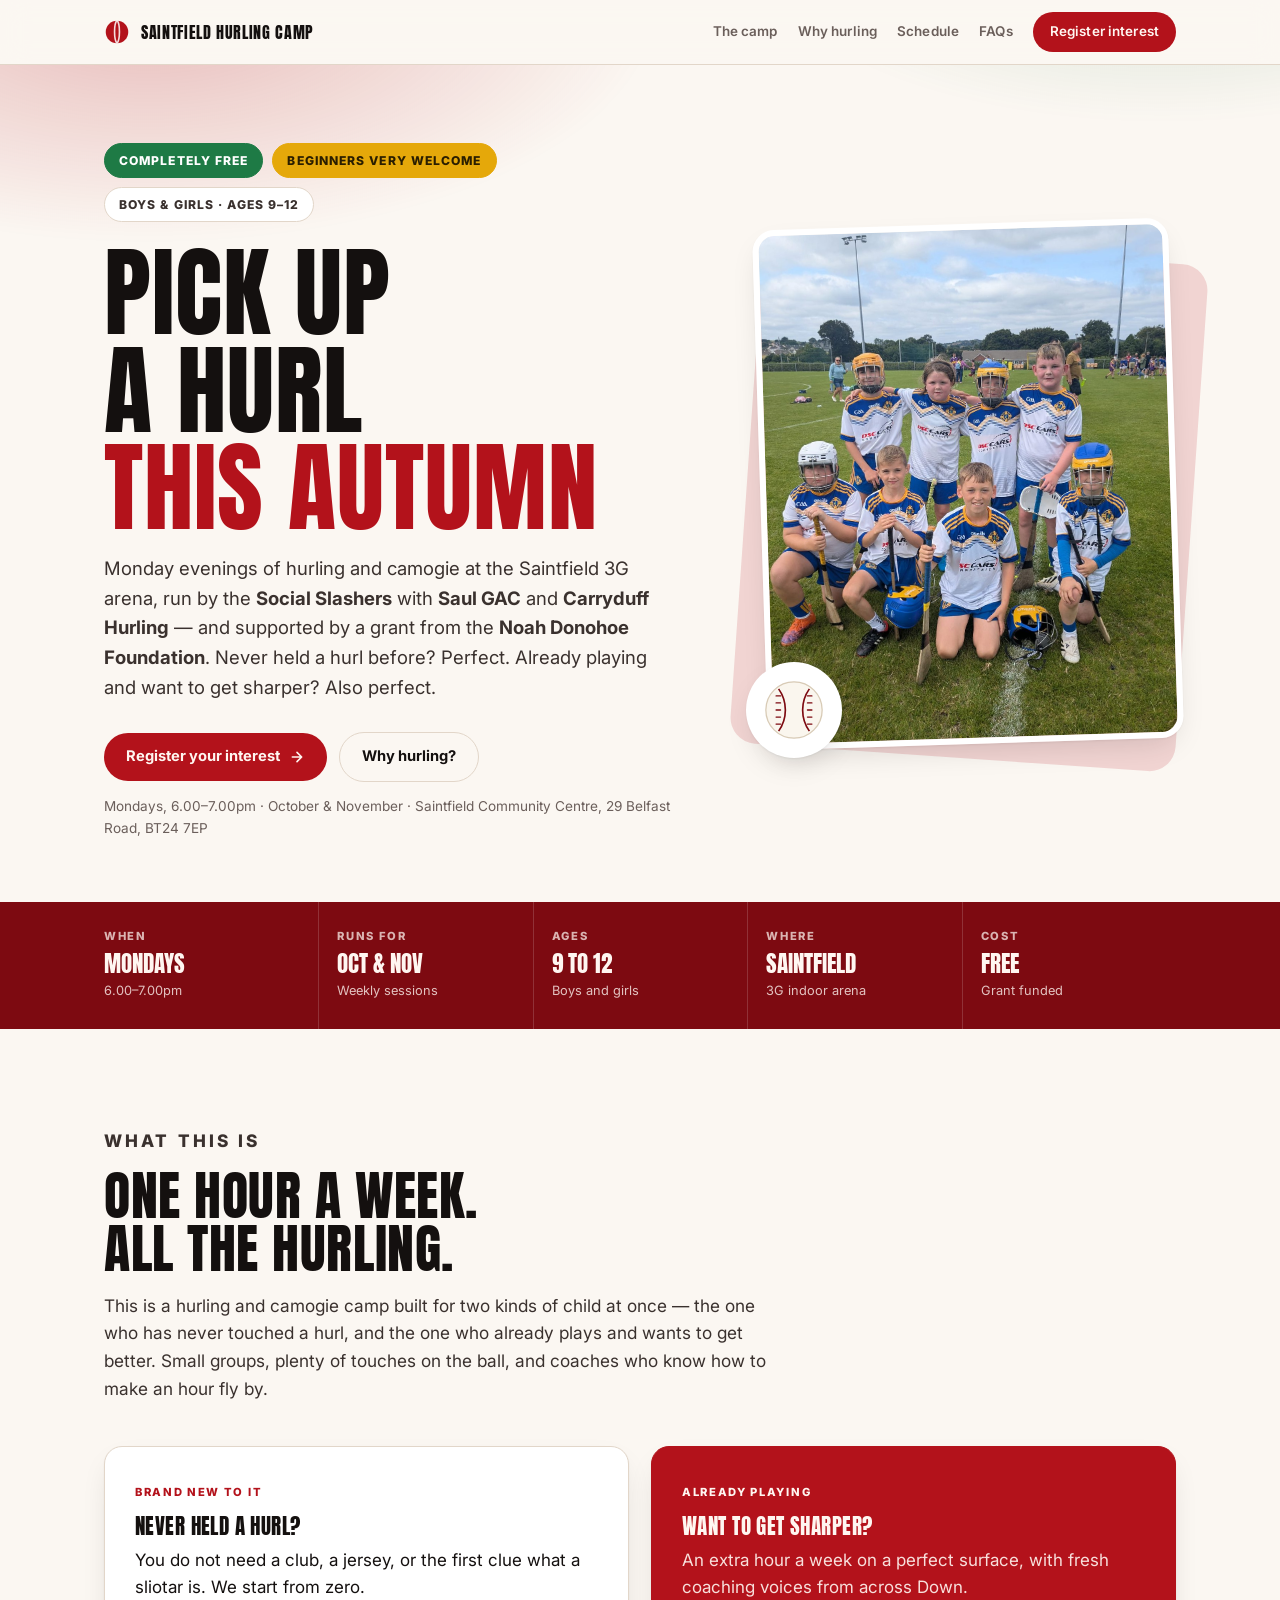
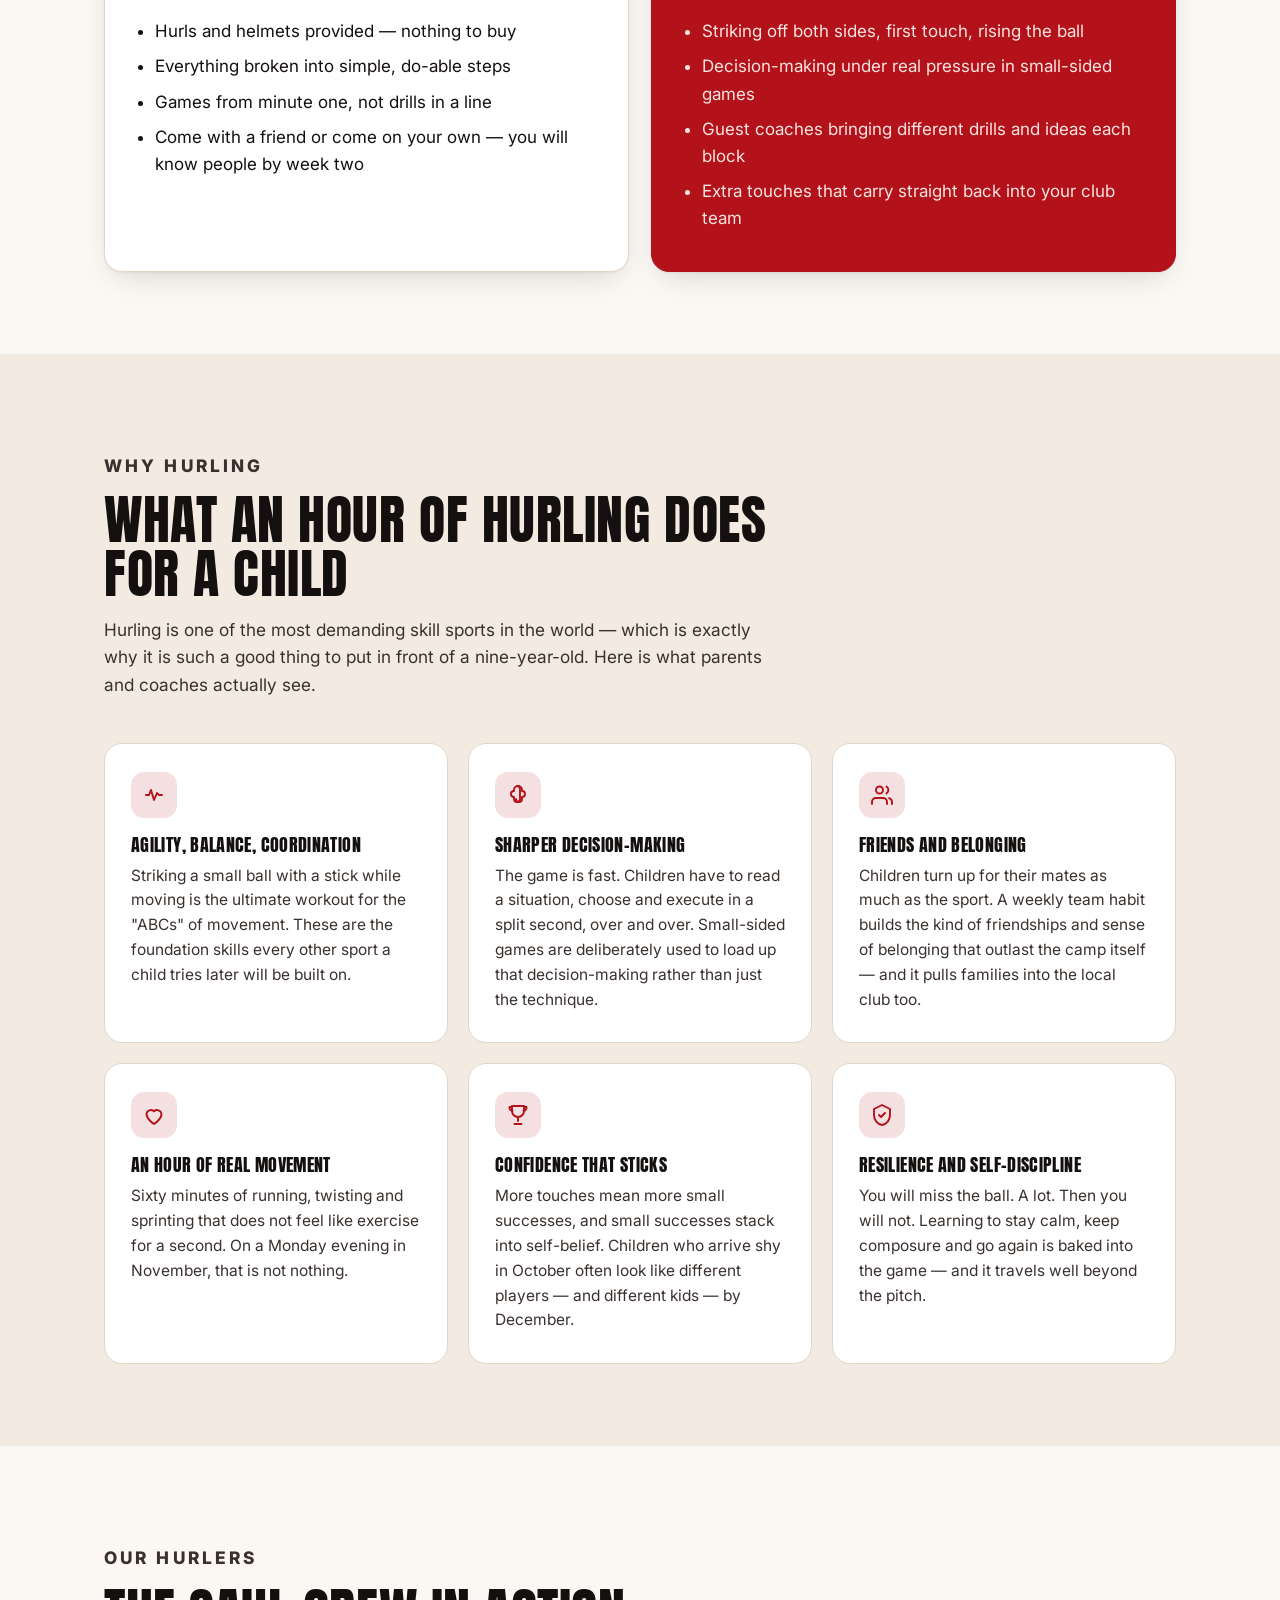
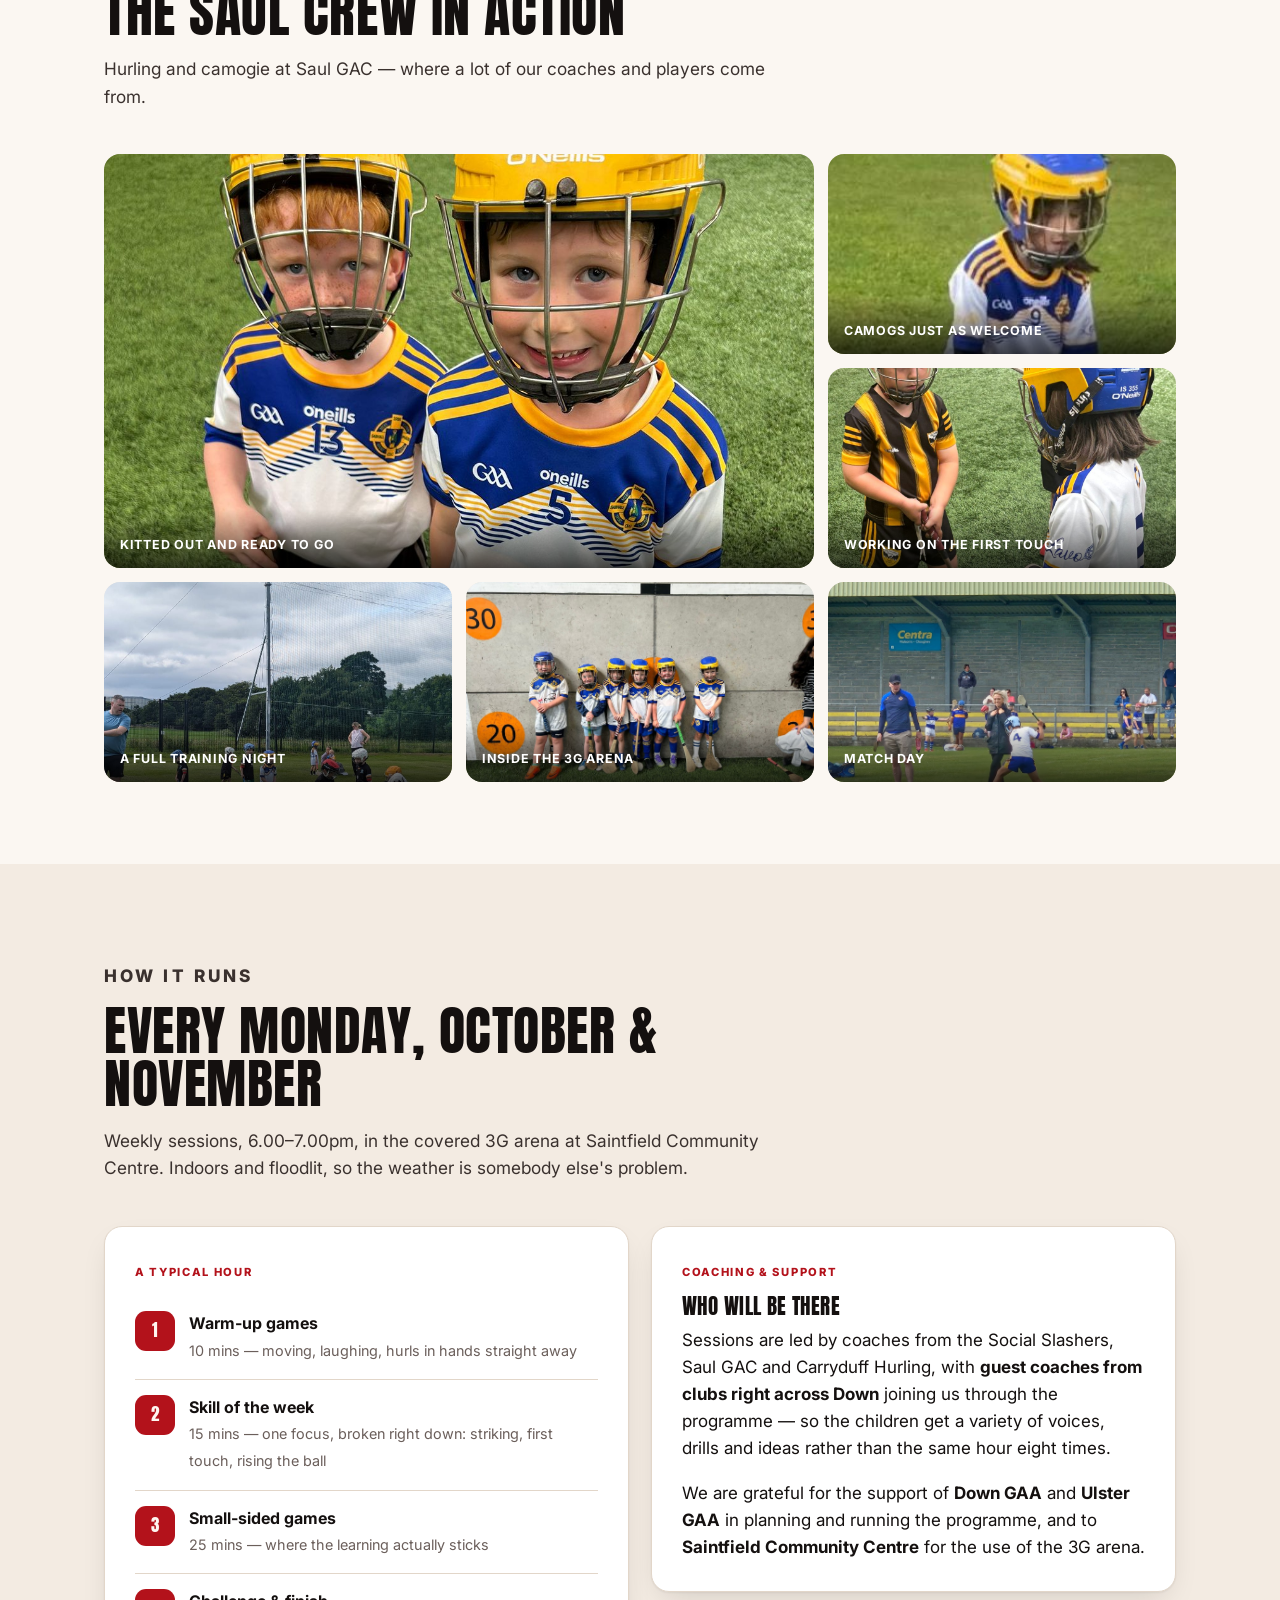
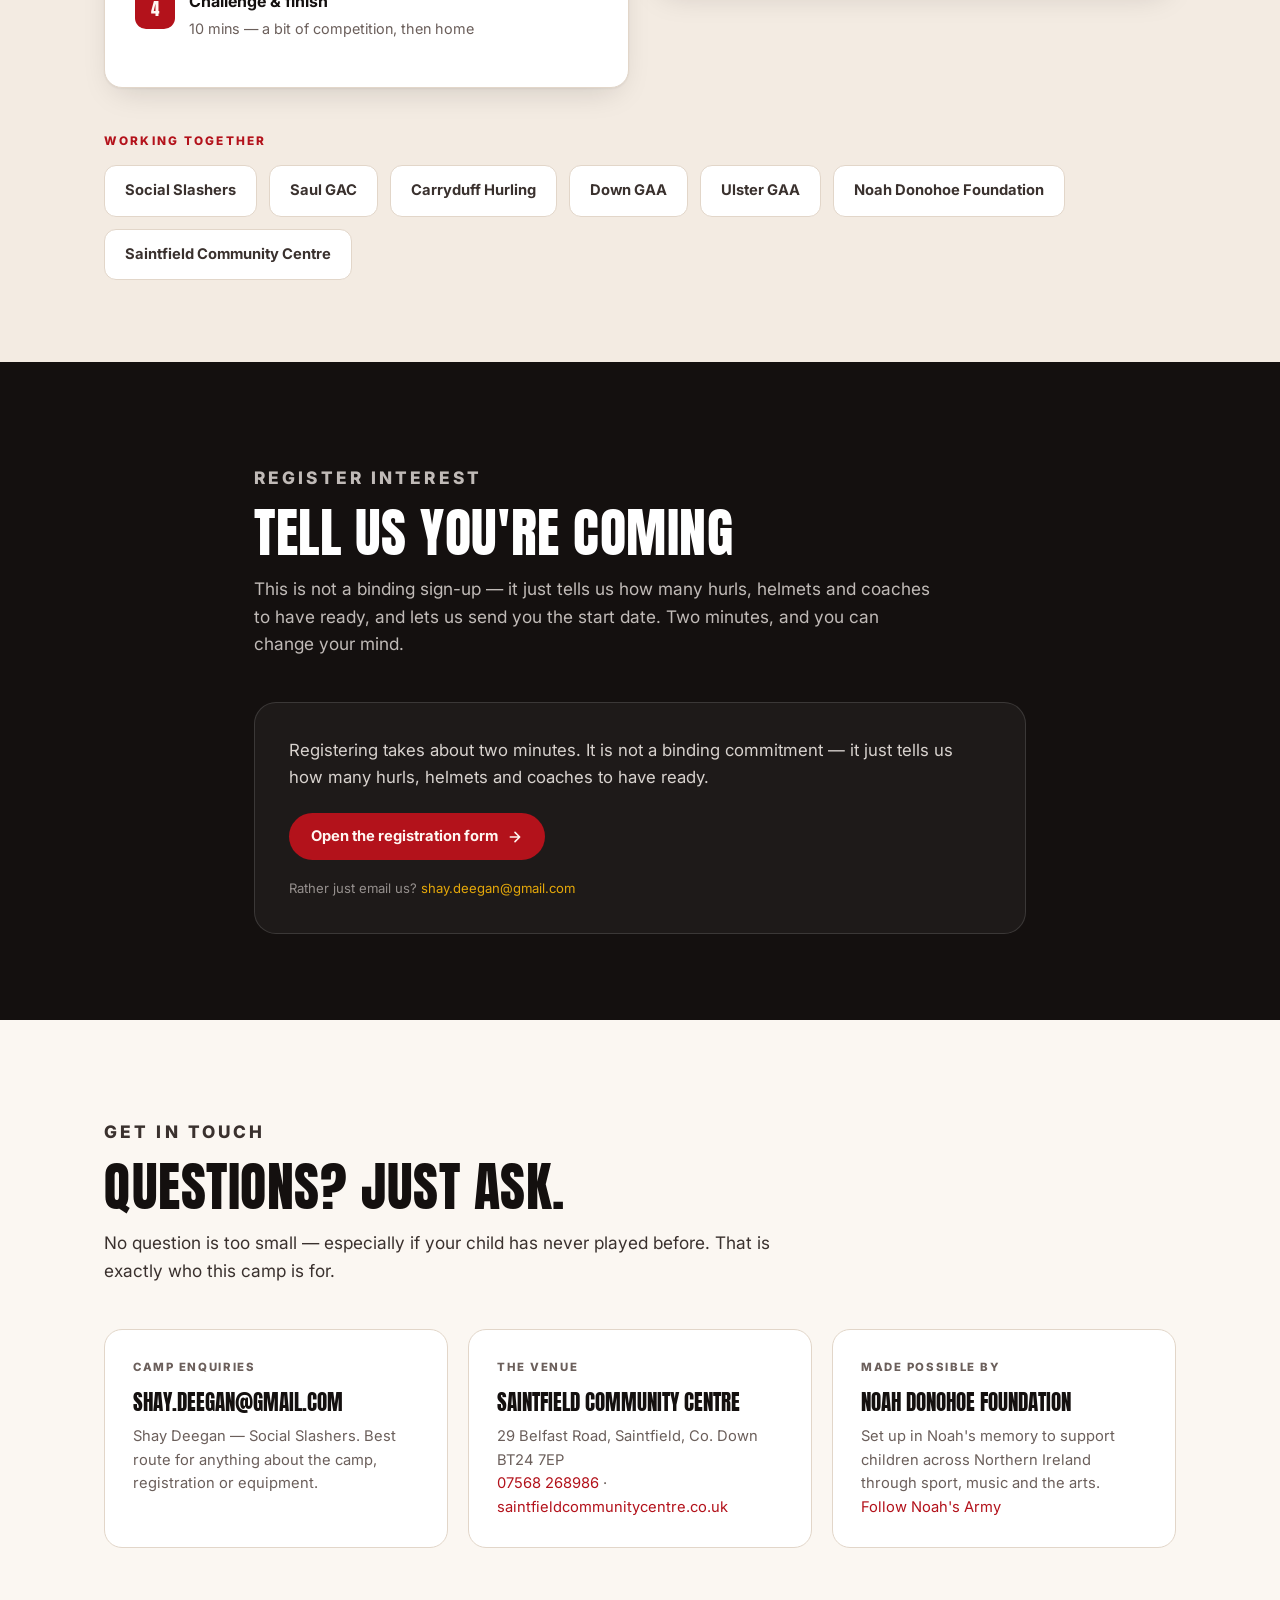
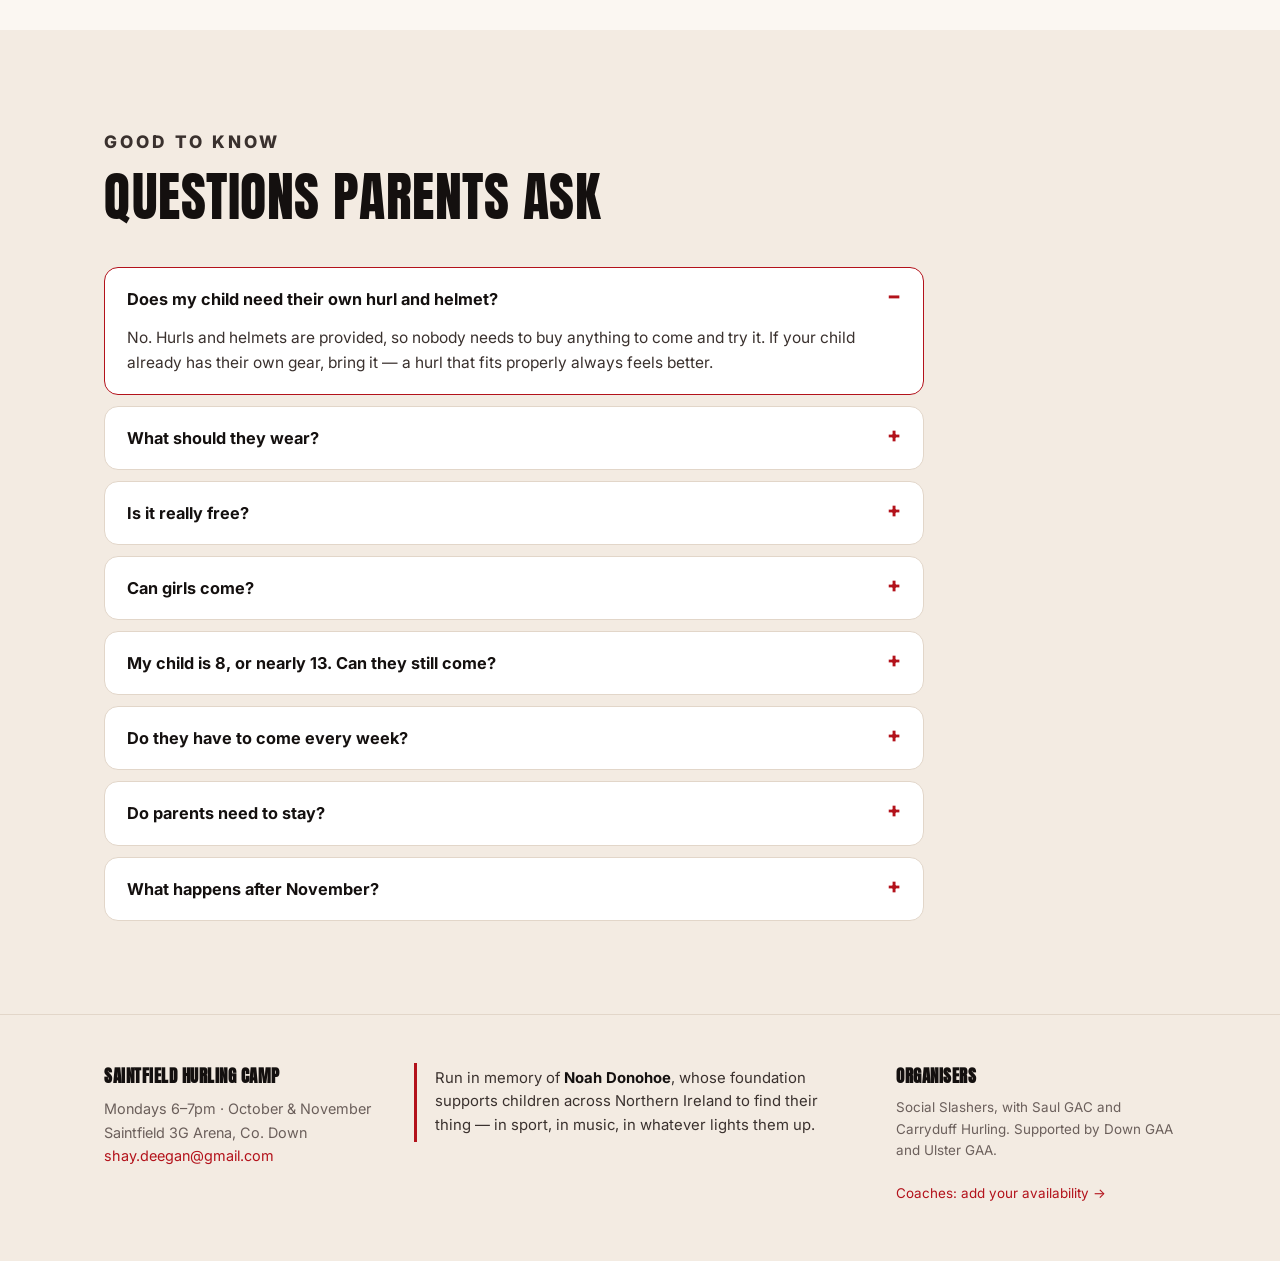
==== commit a6bc0289: "Wire up Google Forms for interest and coach availability" ====
--- a/index.html
+++ b/index.html
@@ -494,8 +494,8 @@
    the page shows the built-in form, which opens a pre-filled email.
    ======================================================================= */
 var CONFIG = {
-  parentFormUrl: "",                        // e.g. "https://forms.gle/abc123"
-  coachFormUrl:  "",                        // used by coaches.html
+  parentFormUrl: "https://forms.gle/4MpDeyzXFMpf7mfs6",
+  coachFormUrl:  "https://forms.gle/Nbn2UG8MYKjbVfKa6",
   email:         "shay.deegan@gmail.com"
 };
 /* ===================================================================== */
--- a/style.css
+++ b/style.css
@@ -205,6 +205,7 @@
   padding:30px;box-shadow:var(--shadow);
 }
 .card-red{background:var(--red);border-color:var(--red);color:var(--on-red)}
+.card h3{margin-bottom:10px}
 .card-red h3,.card-red .tag{color:var(--on-red)}
 .card-red p{color:rgba(255,246,241,.9)}
 .tag{
@@ -237,7 +238,7 @@
 .gal figure{
   margin:0;position:relative;border-radius:16px;overflow:hidden;background:var(--bg-3);
 }
-.gal img{width:100%;height:100%;object-fit:cover;transition:transform .5s ease}
+.gal img{width:100%;height:100%;object-fit:cover;object-position:center 22%;transition:transform .5s ease}
 .gal figure:hover img{transform:scale(1.045)}
 .gal .big{grid-column:span 2;grid-row:span 2}
 .gal figcaption{
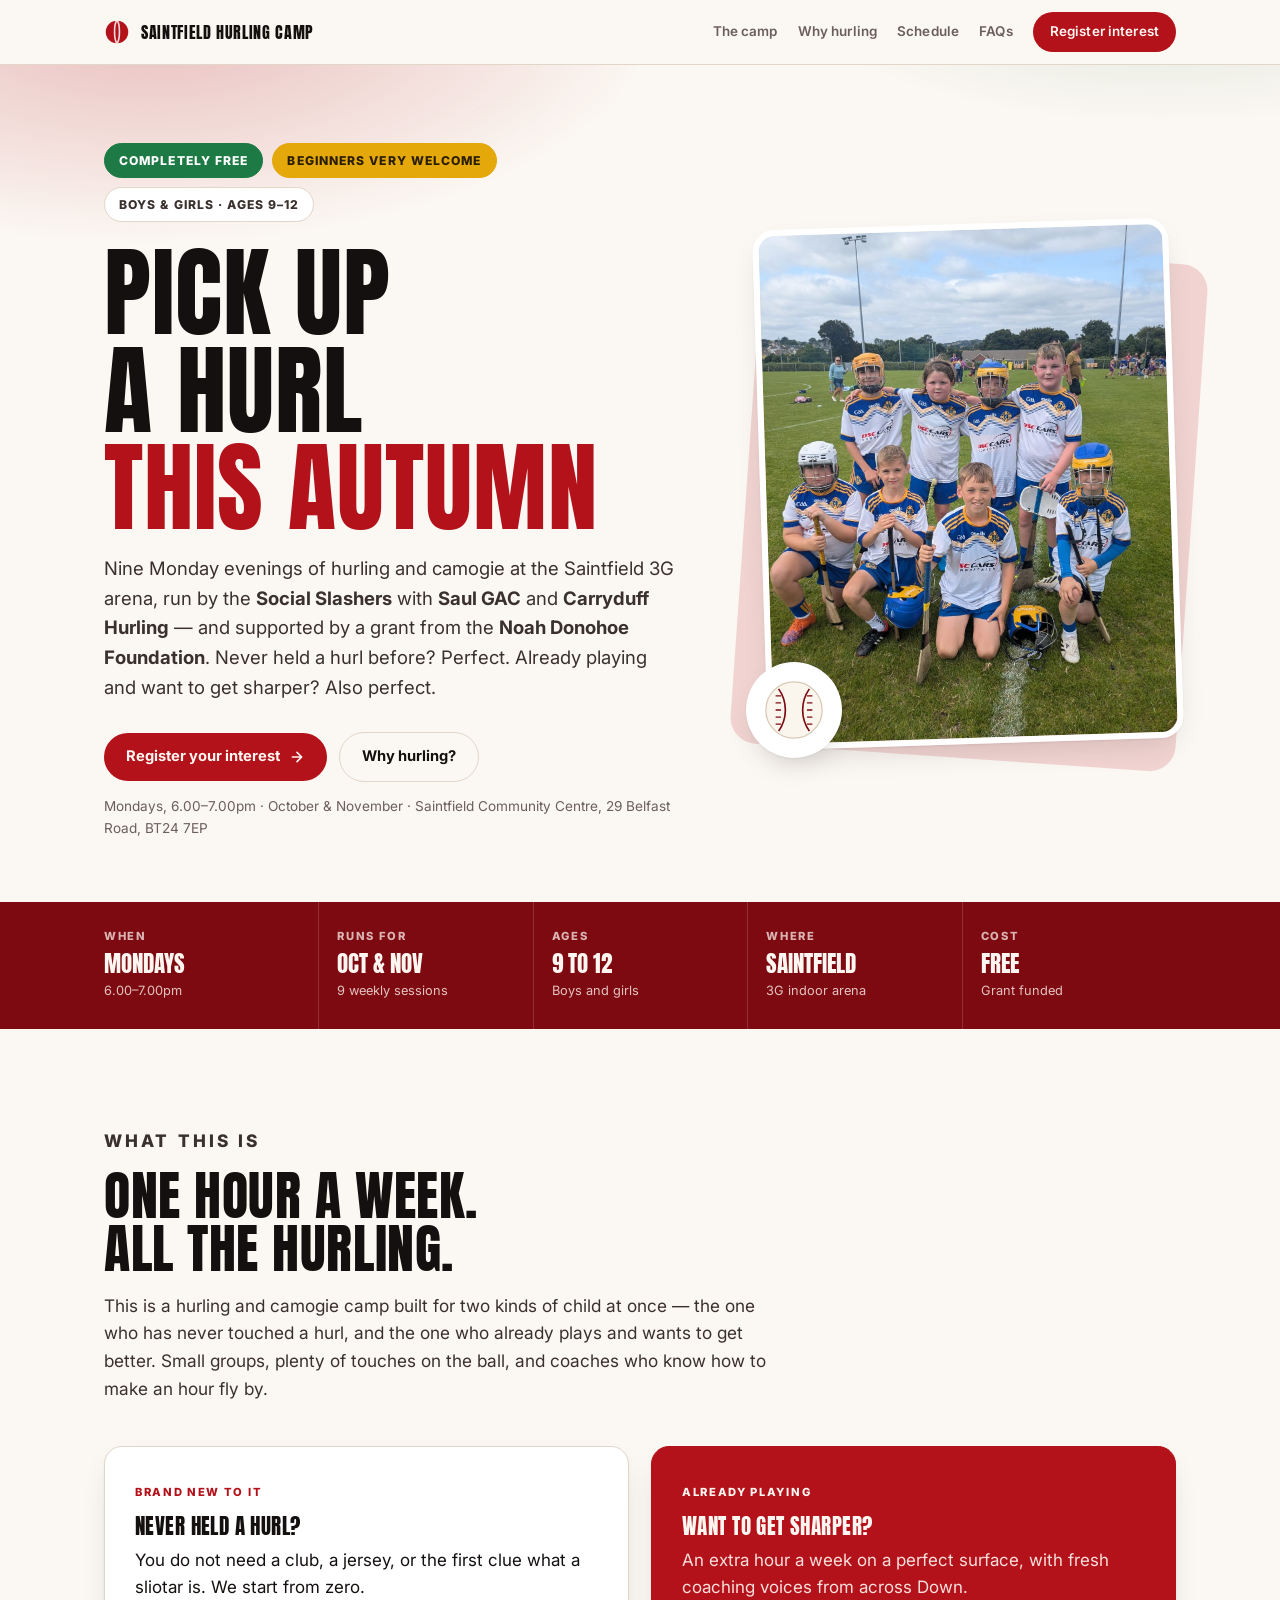
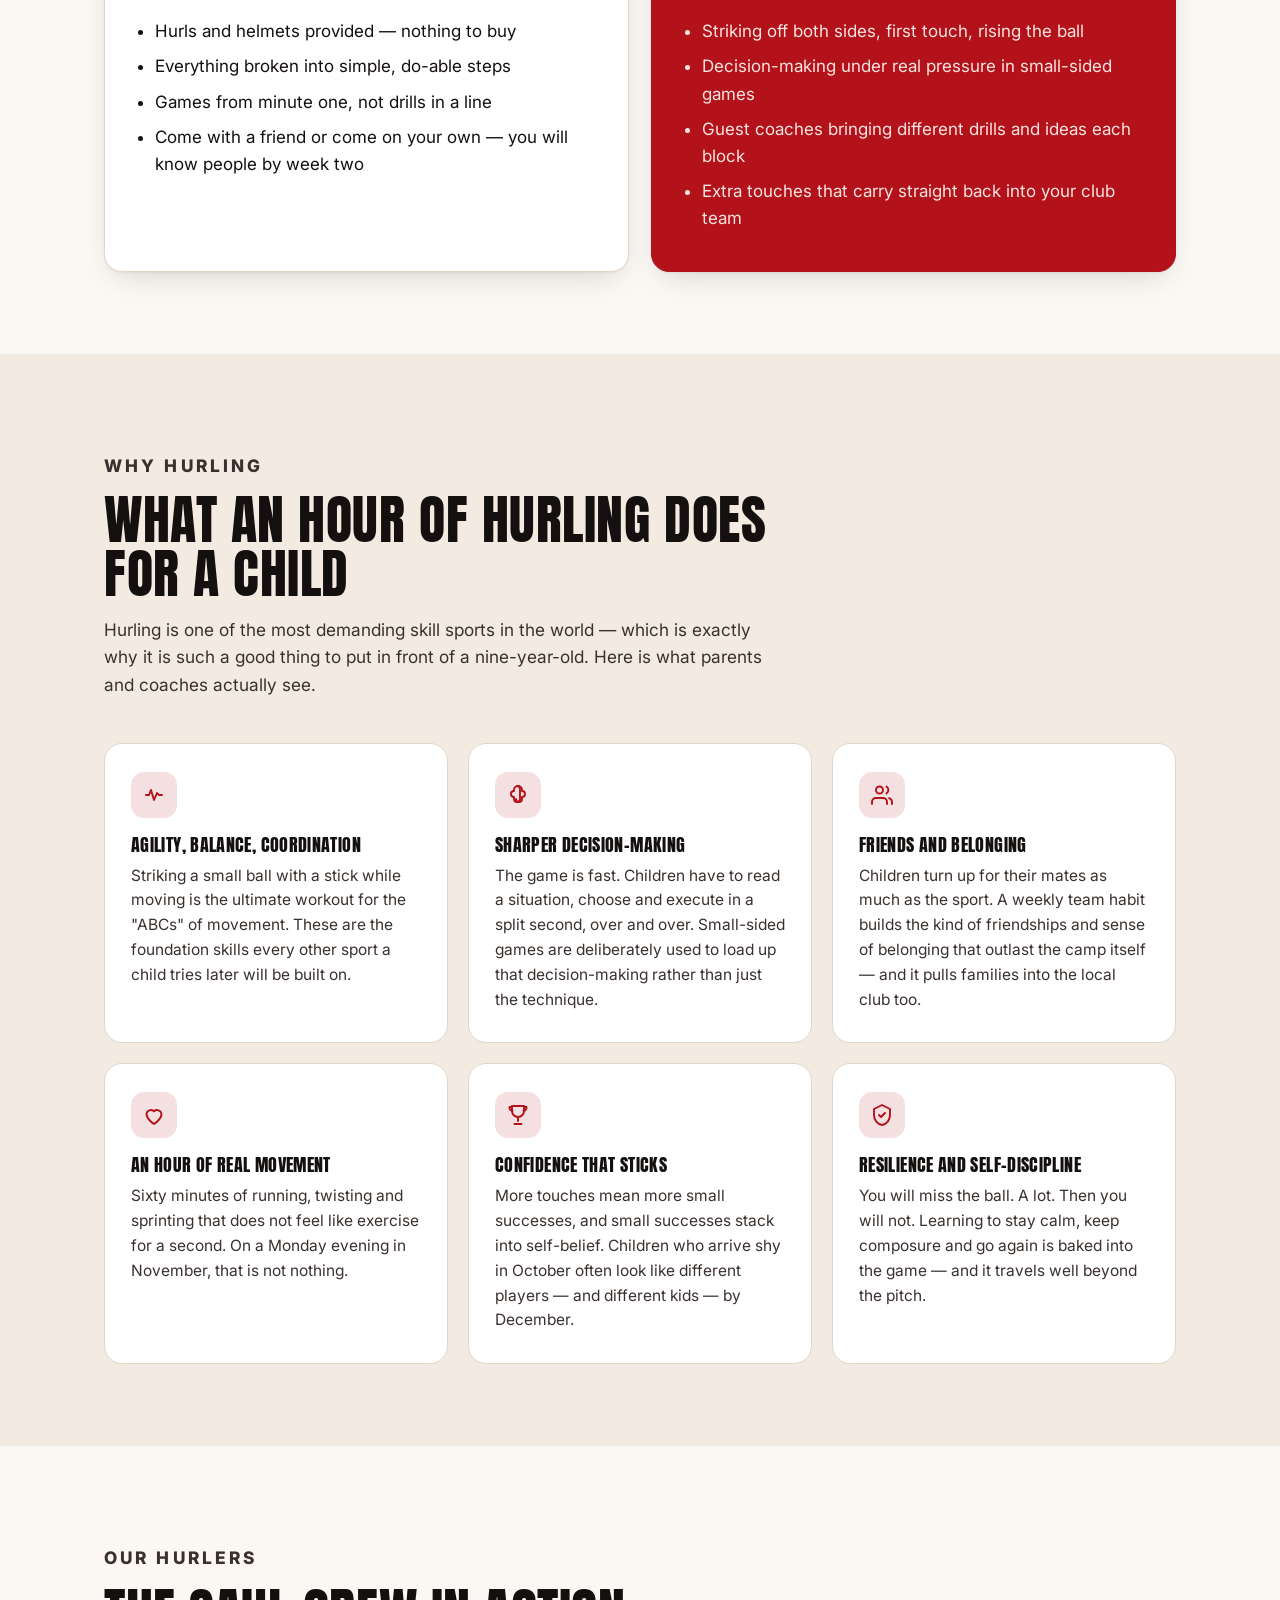
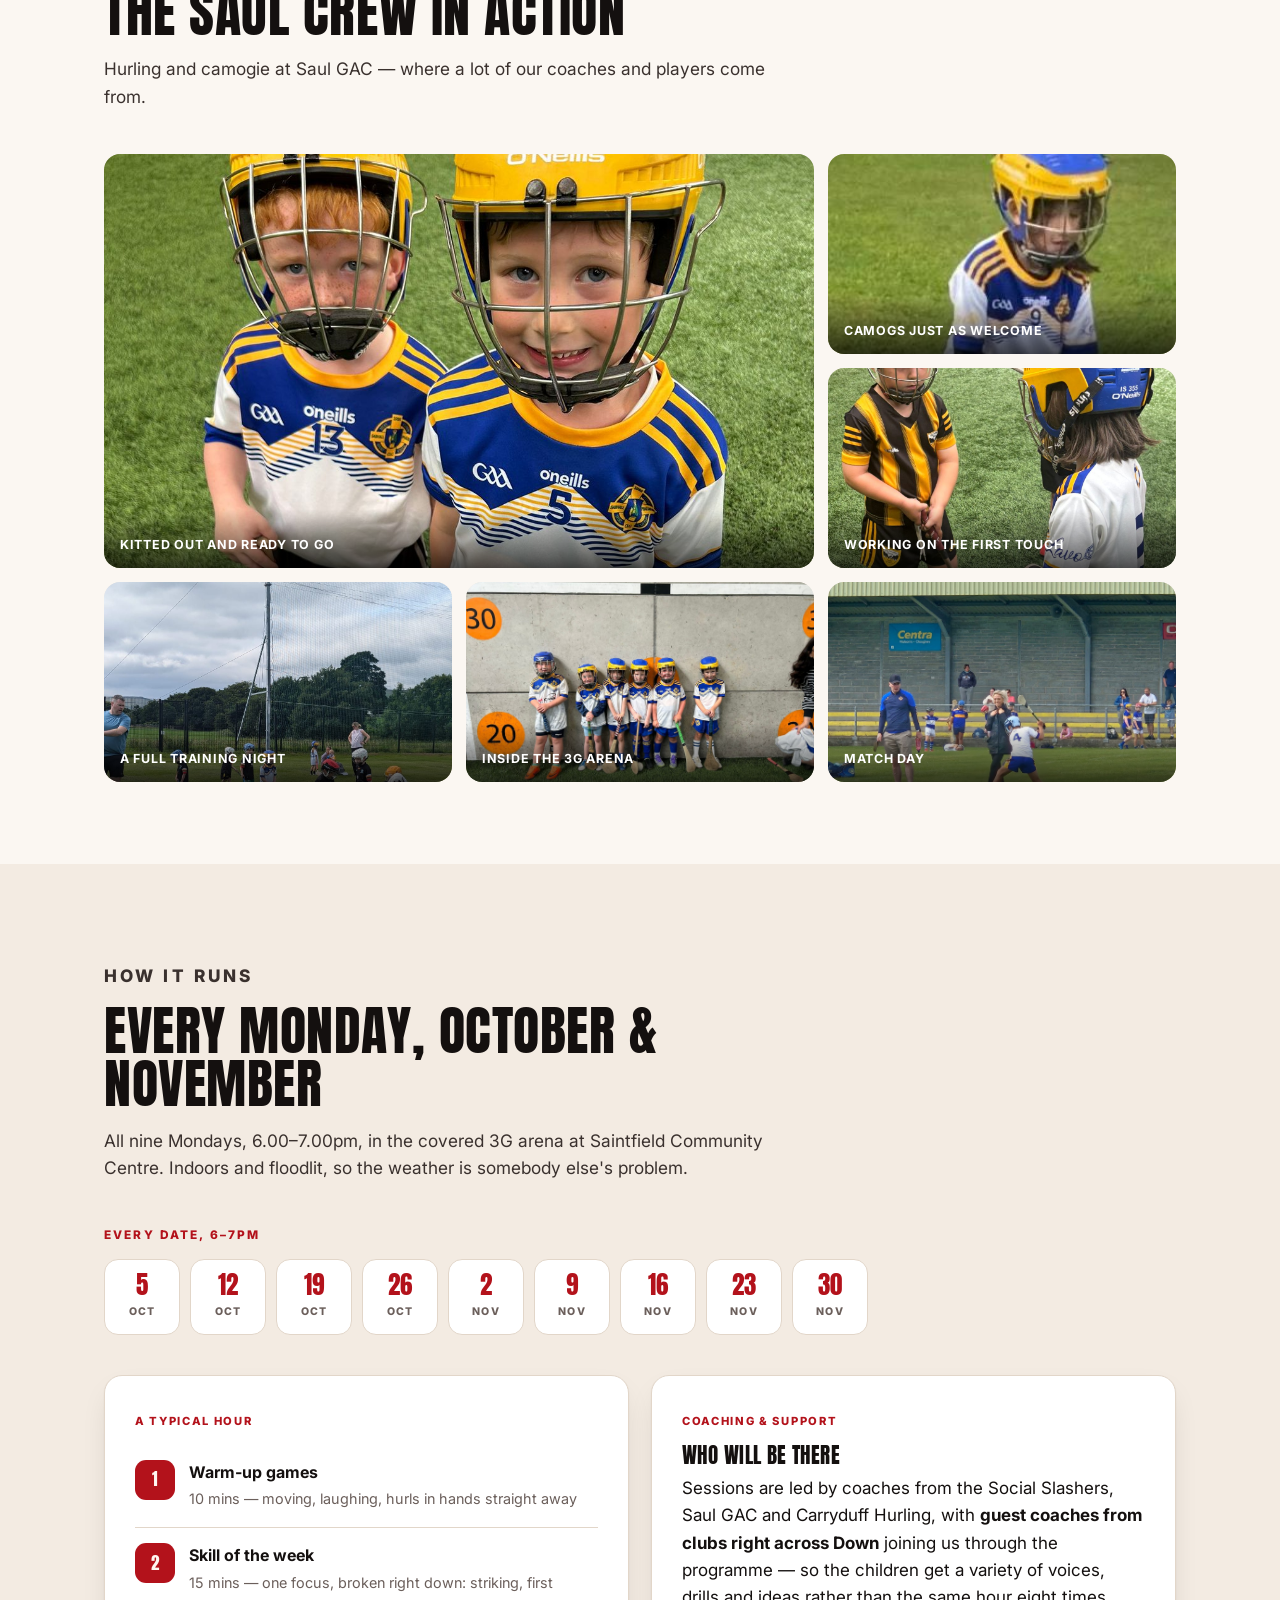
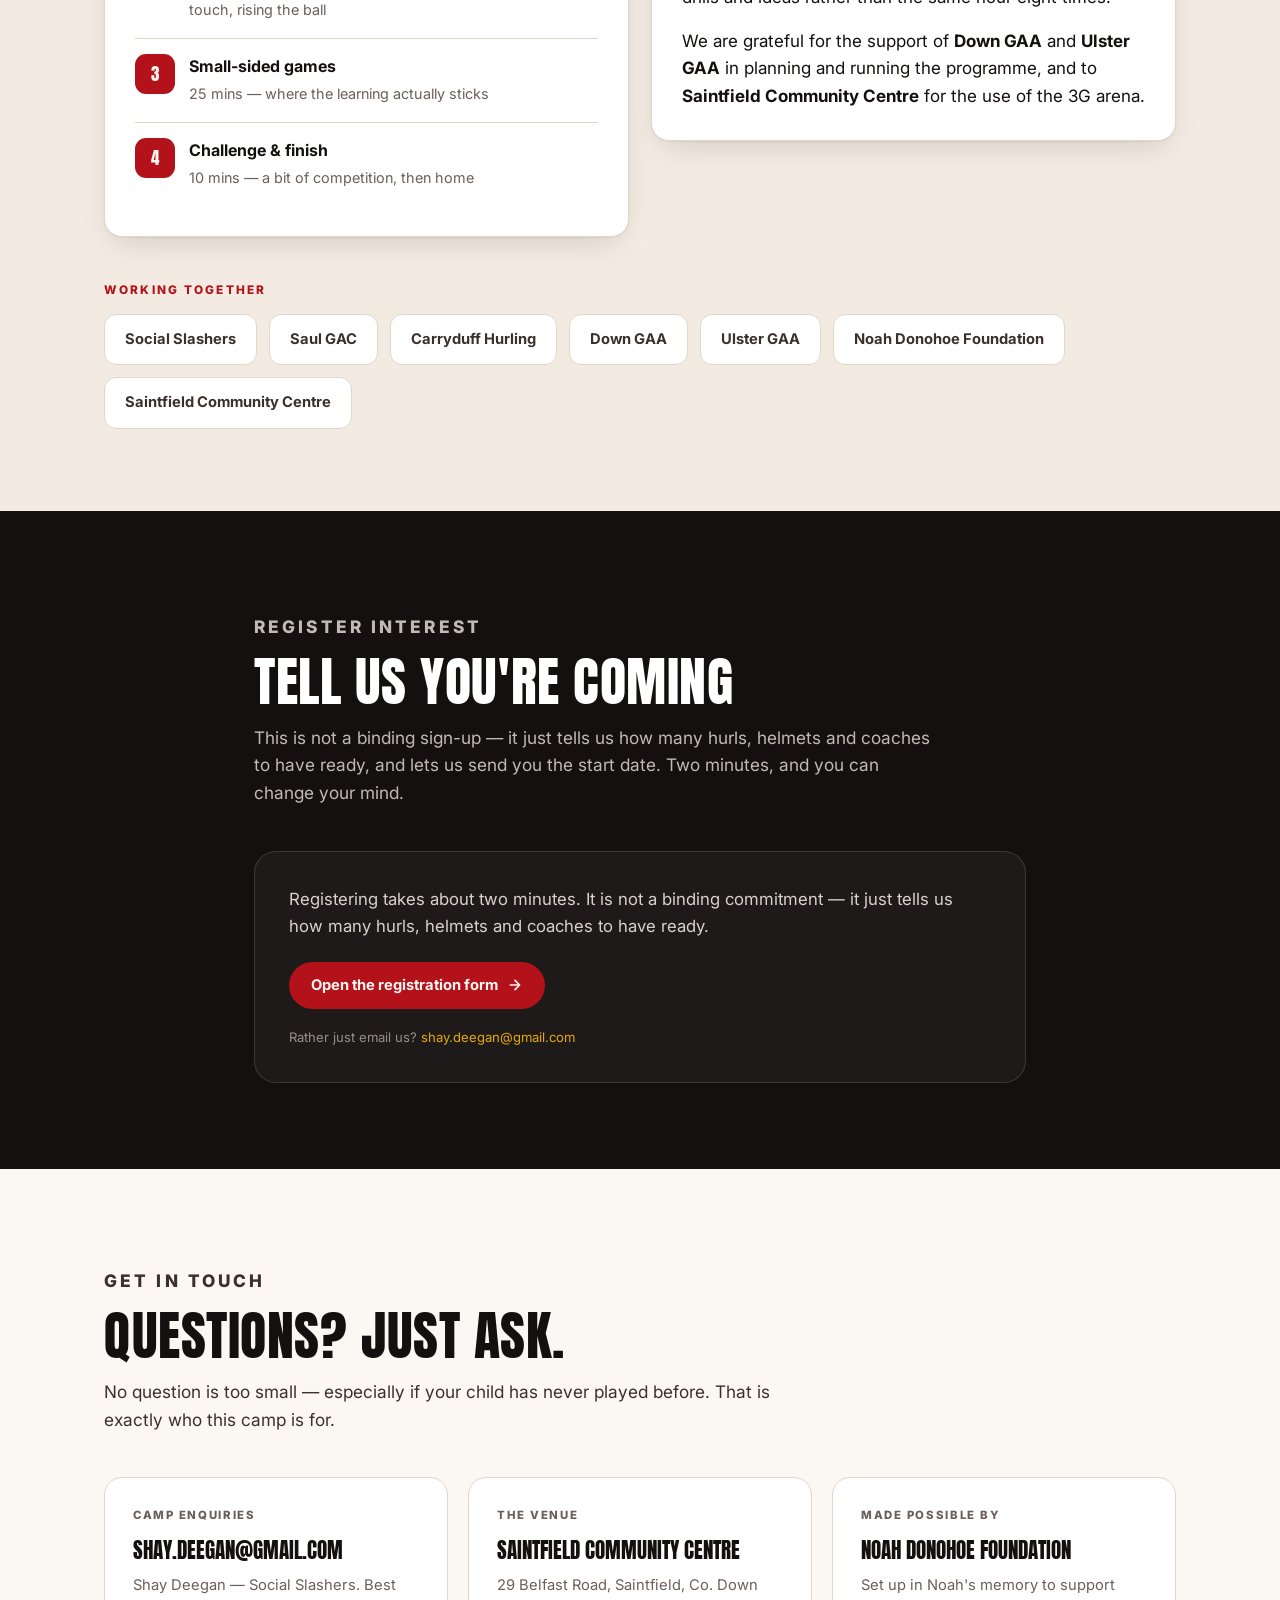
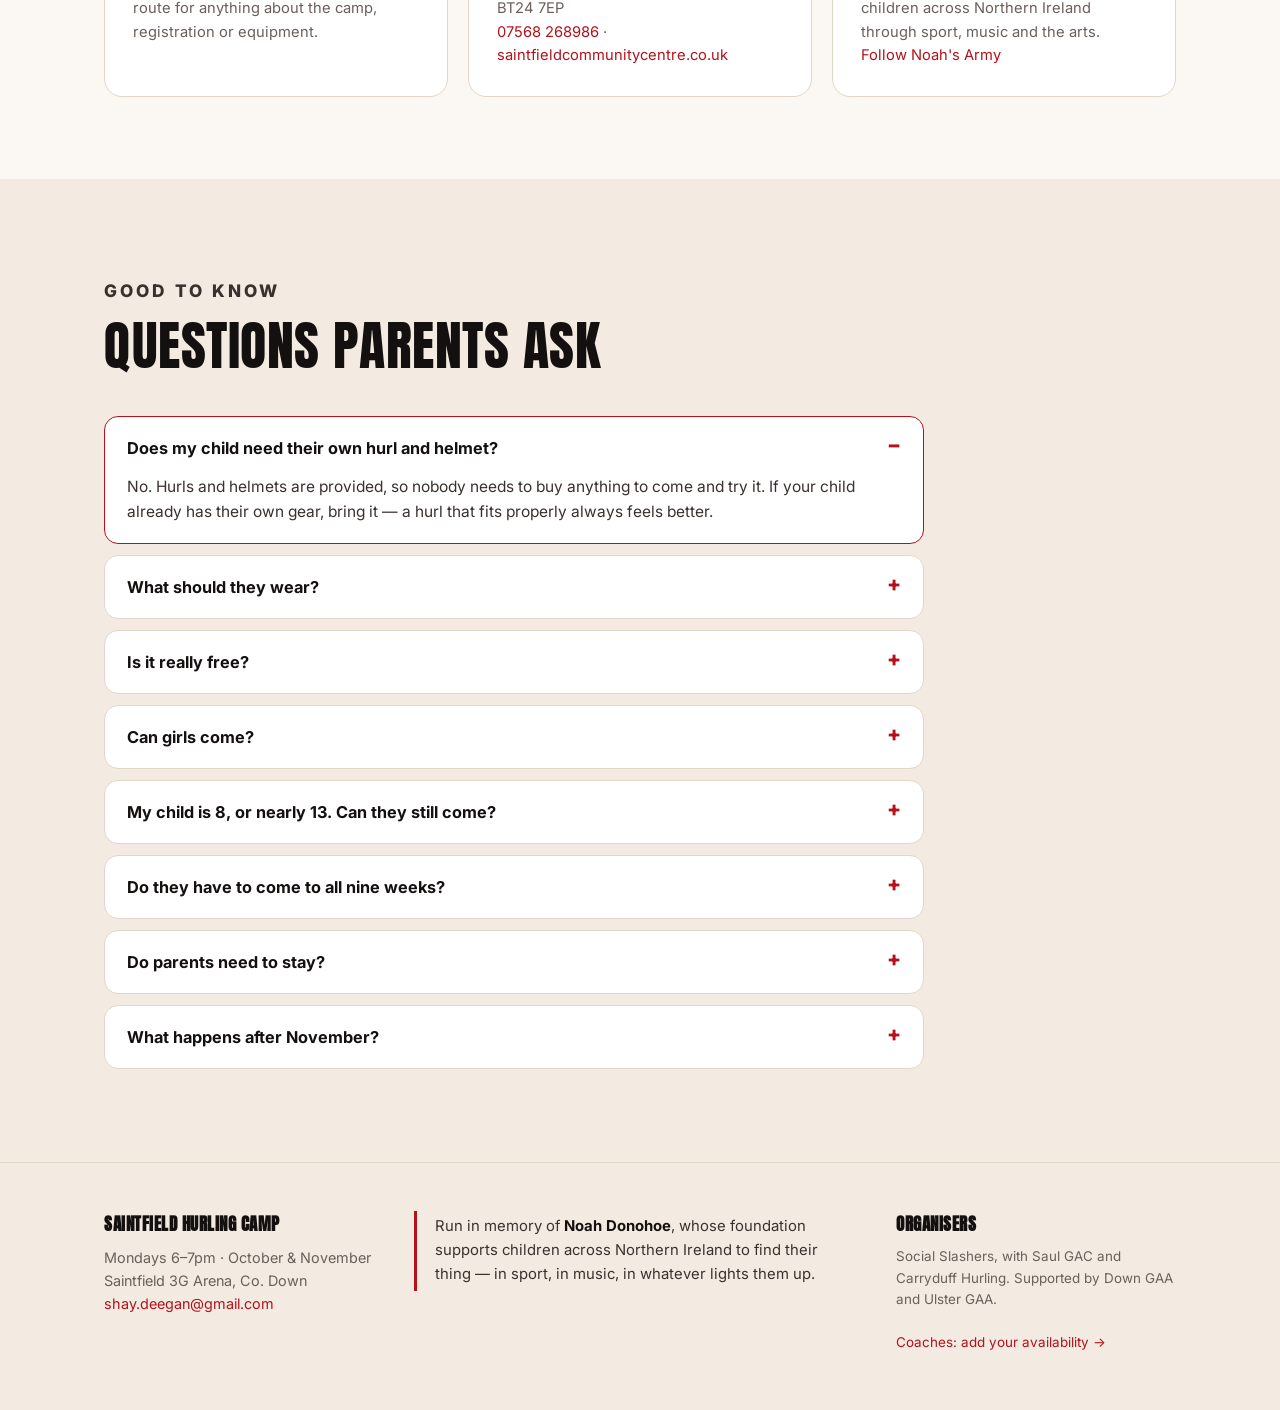
==== commit f78c3ec8: "Confirm all nine session dates on the camp page" ====
--- a/index.html
+++ b/index.html
@@ -49,7 +49,7 @@
       </div>
       <h1>Pick up<br>a hurl<span class="line2">this autumn</span></h1>
       <p class="lede">
-        Monday evenings of hurling and camogie at the Saintfield 3G arena, run by
+        Nine Monday evenings of hurling and camogie at the Saintfield 3G arena, run by
         the <strong>Social Slashers</strong> with <strong>Saul GAC</strong> and
         <strong>Carryduff Hurling</strong> &mdash; and supported by a grant from the
         <strong>Noah Donohoe Foundation</strong>. Never held a hurl before? Perfect.
@@ -87,7 +87,7 @@
   <div class="facts">
     <div class="facts-in">
       <div class="fact"><div class="k">When</div><div class="v">Mondays</div><div class="s">6.00&ndash;7.00pm</div></div>
-      <div class="fact"><div class="k">Runs for</div><div class="v">Oct &amp; Nov</div><div class="s">Weekly sessions</div></div>
+      <div class="fact"><div class="k">Runs for</div><div class="v">Oct &amp; Nov</div><div class="s">9 weekly sessions</div></div>
       <div class="fact"><div class="k">Ages</div><div class="v">9 to 12</div><div class="s">Boys and girls</div></div>
       <div class="fact"><div class="k">Where</div><div class="v">Saintfield</div><div class="s">3G indoor arena</div></div>
       <div class="fact"><div class="k">Cost</div><div class="v">Free</div><div class="s">Grant funded</div></div>
@@ -239,8 +239,21 @@
     <div class="sec-head">
       <p class="eyebrow">How it runs</p>
       <h2>Every Monday, October &amp; November</h2>
-      <p>Weekly sessions, 6.00&ndash;7.00pm, in the covered 3G arena at Saintfield Community
+      <p>All nine Mondays, 6.00&ndash;7.00pm, in the covered 3G arena at Saintfield Community
       Centre. Indoors and floodlit, so the weather is somebody else's problem.</p>
+    </div>
+
+    <p class="eyebrow">Every date, 6&ndash;7pm</p>
+    <div class="dates">
+      <div class="date"><span class="d">5</span><span class="m">Oct</span></div>
+      <div class="date"><span class="d">12</span><span class="m">Oct</span></div>
+      <div class="date"><span class="d">19</span><span class="m">Oct</span></div>
+      <div class="date"><span class="d">26</span><span class="m">Oct</span></div>
+      <div class="date"><span class="d">2</span><span class="m">Nov</span></div>
+      <div class="date"><span class="d">9</span><span class="m">Nov</span></div>
+      <div class="date"><span class="d">16</span><span class="m">Nov</span></div>
+      <div class="date"><span class="d">23</span><span class="m">Nov</span></div>
+      <div class="date"><span class="d">30</span><span class="m">Nov</span></div>
     </div>
 
     <div class="sched">
@@ -444,7 +457,7 @@
         note in the form &mdash; we will let you know what is possible.</p>
       </details>
       <details>
-        <summary>Do they have to come every week?</summary>
+        <summary>Do they have to come to all nine weeks?</summary>
         <p>No. Come as often as you can. It is easier for the children if they are there most
         weeks, but a missed Monday for a birthday party or a school thing is absolutely fine.</p>
       </details>
--- a/style.css
+++ b/style.css
@@ -264,6 +264,16 @@
 .week .txt strong{display:block;font-size:1rem}
 .week .txt span{font-size:.9rem;color:var(--muted)}
 
+/* session dates */
+.dates{display:flex;flex-wrap:wrap;gap:10px;margin:0 0 40px}
+.date{
+  display:flex;flex-direction:column;align-items:center;justify-content:center;
+  min-width:76px;padding:13px 15px;border-radius:14px;
+  background:var(--bg-2);border:1.5px solid var(--line);
+}
+.date .d{font-family:var(--display);font-size:1.55rem;line-height:1;color:var(--red)}
+.date .m{font-size:.66rem;font-weight:800;letter-spacing:.12em;text-transform:uppercase;color:var(--muted);margin-top:6px}
+
 /* partners */
 .logos{display:flex;flex-wrap:wrap;gap:12px;margin-top:8px}
 .logo{
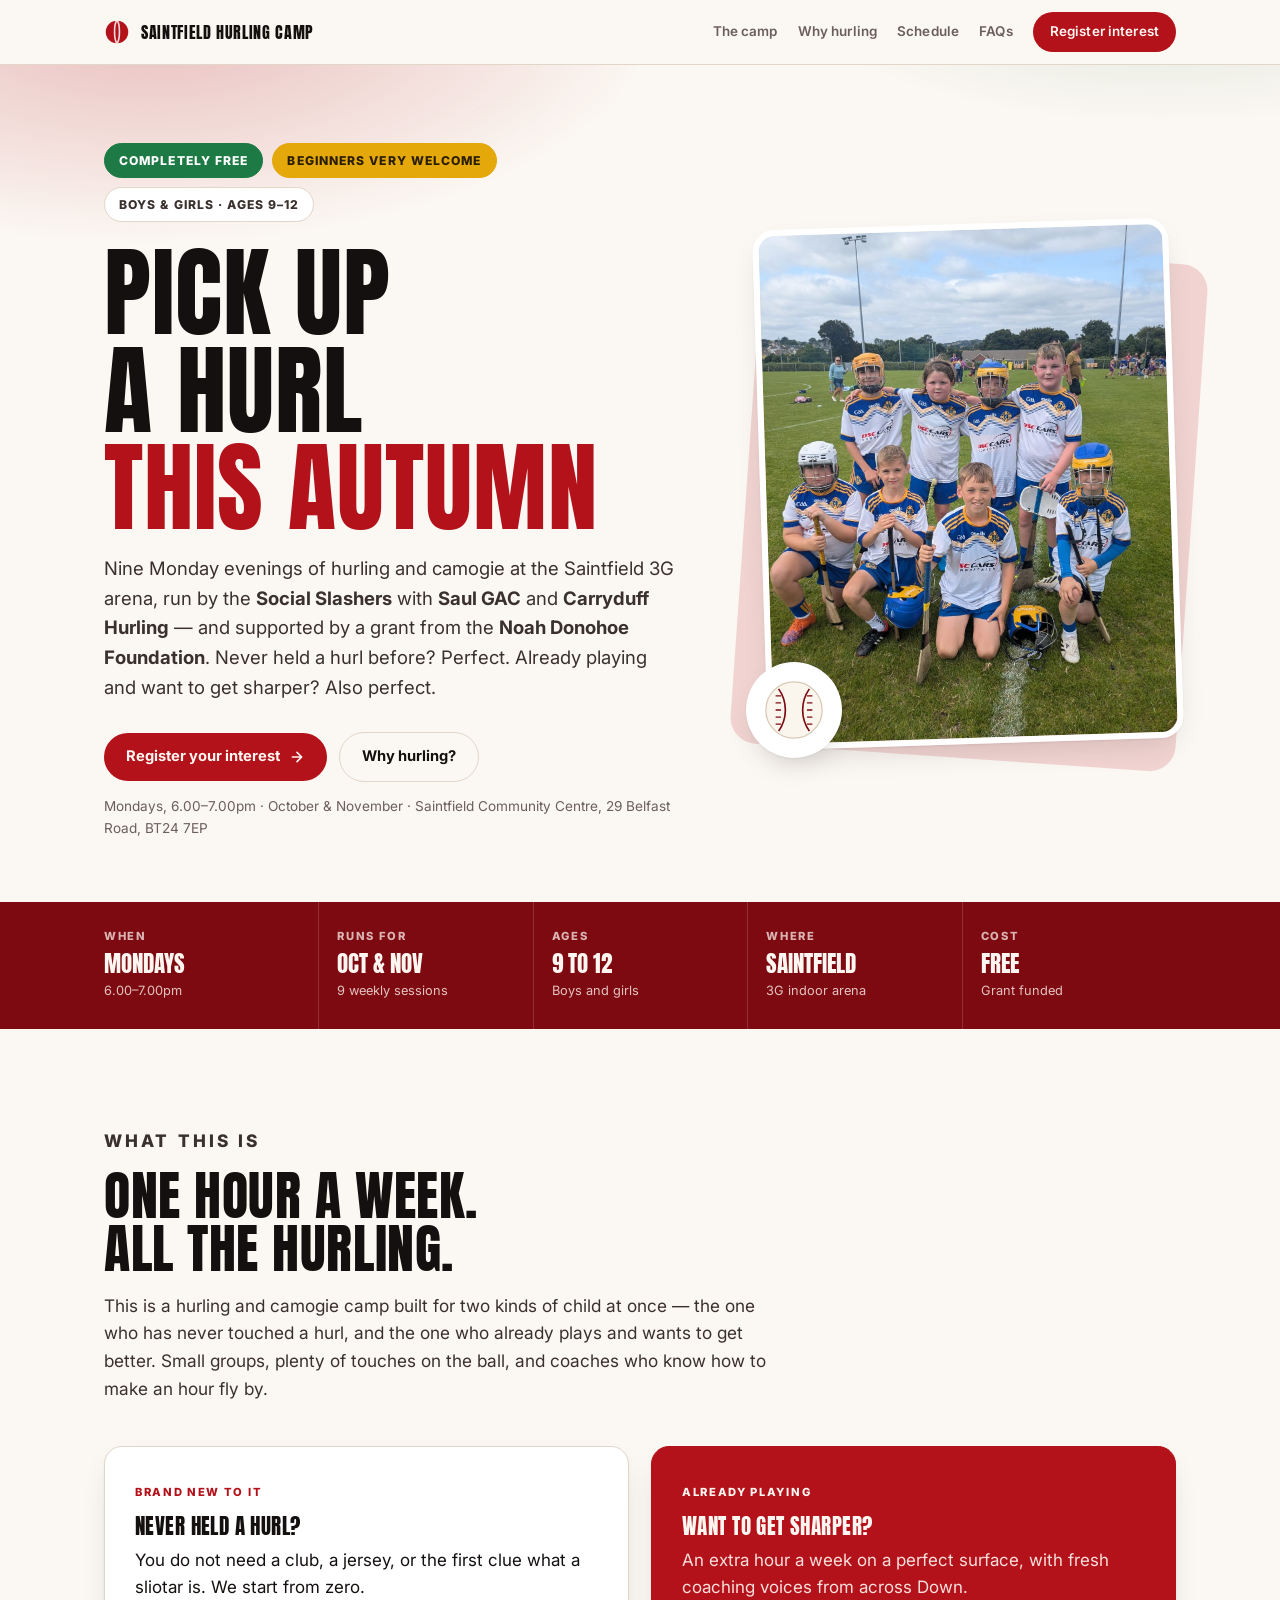
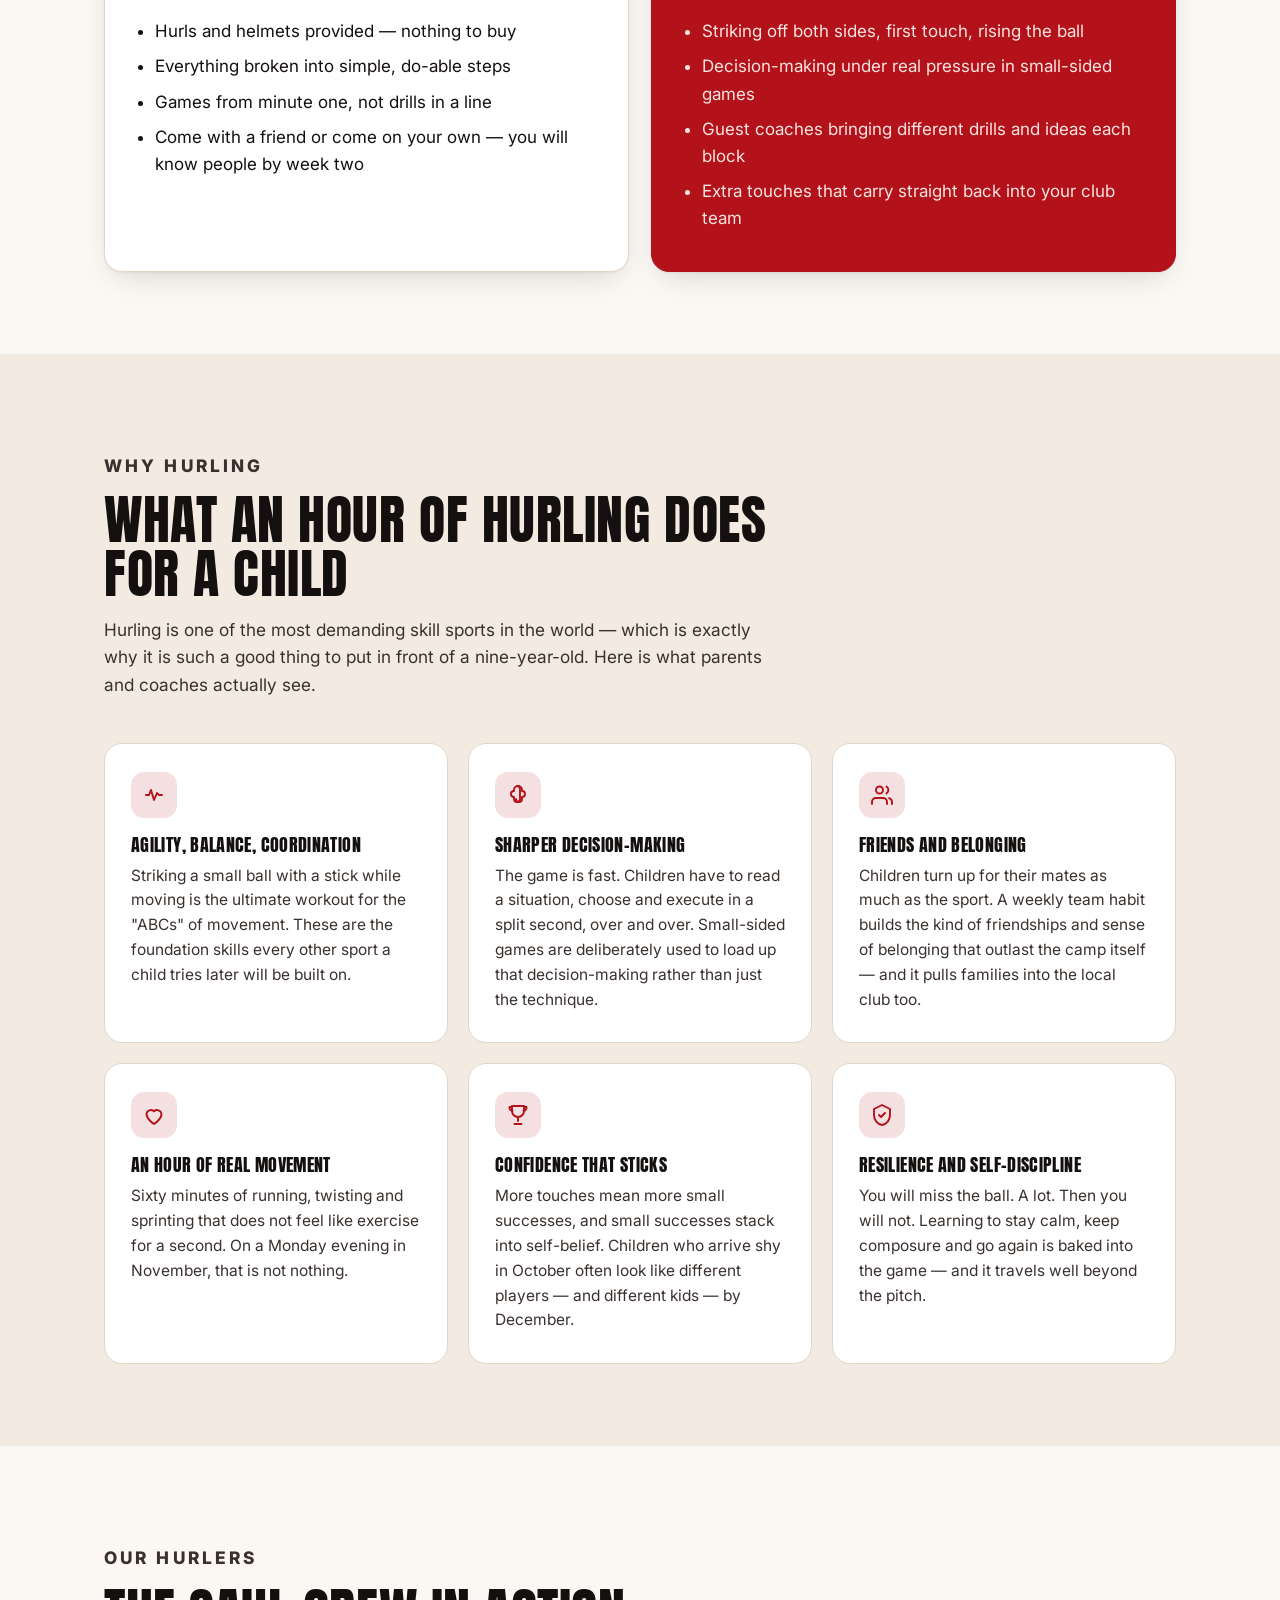
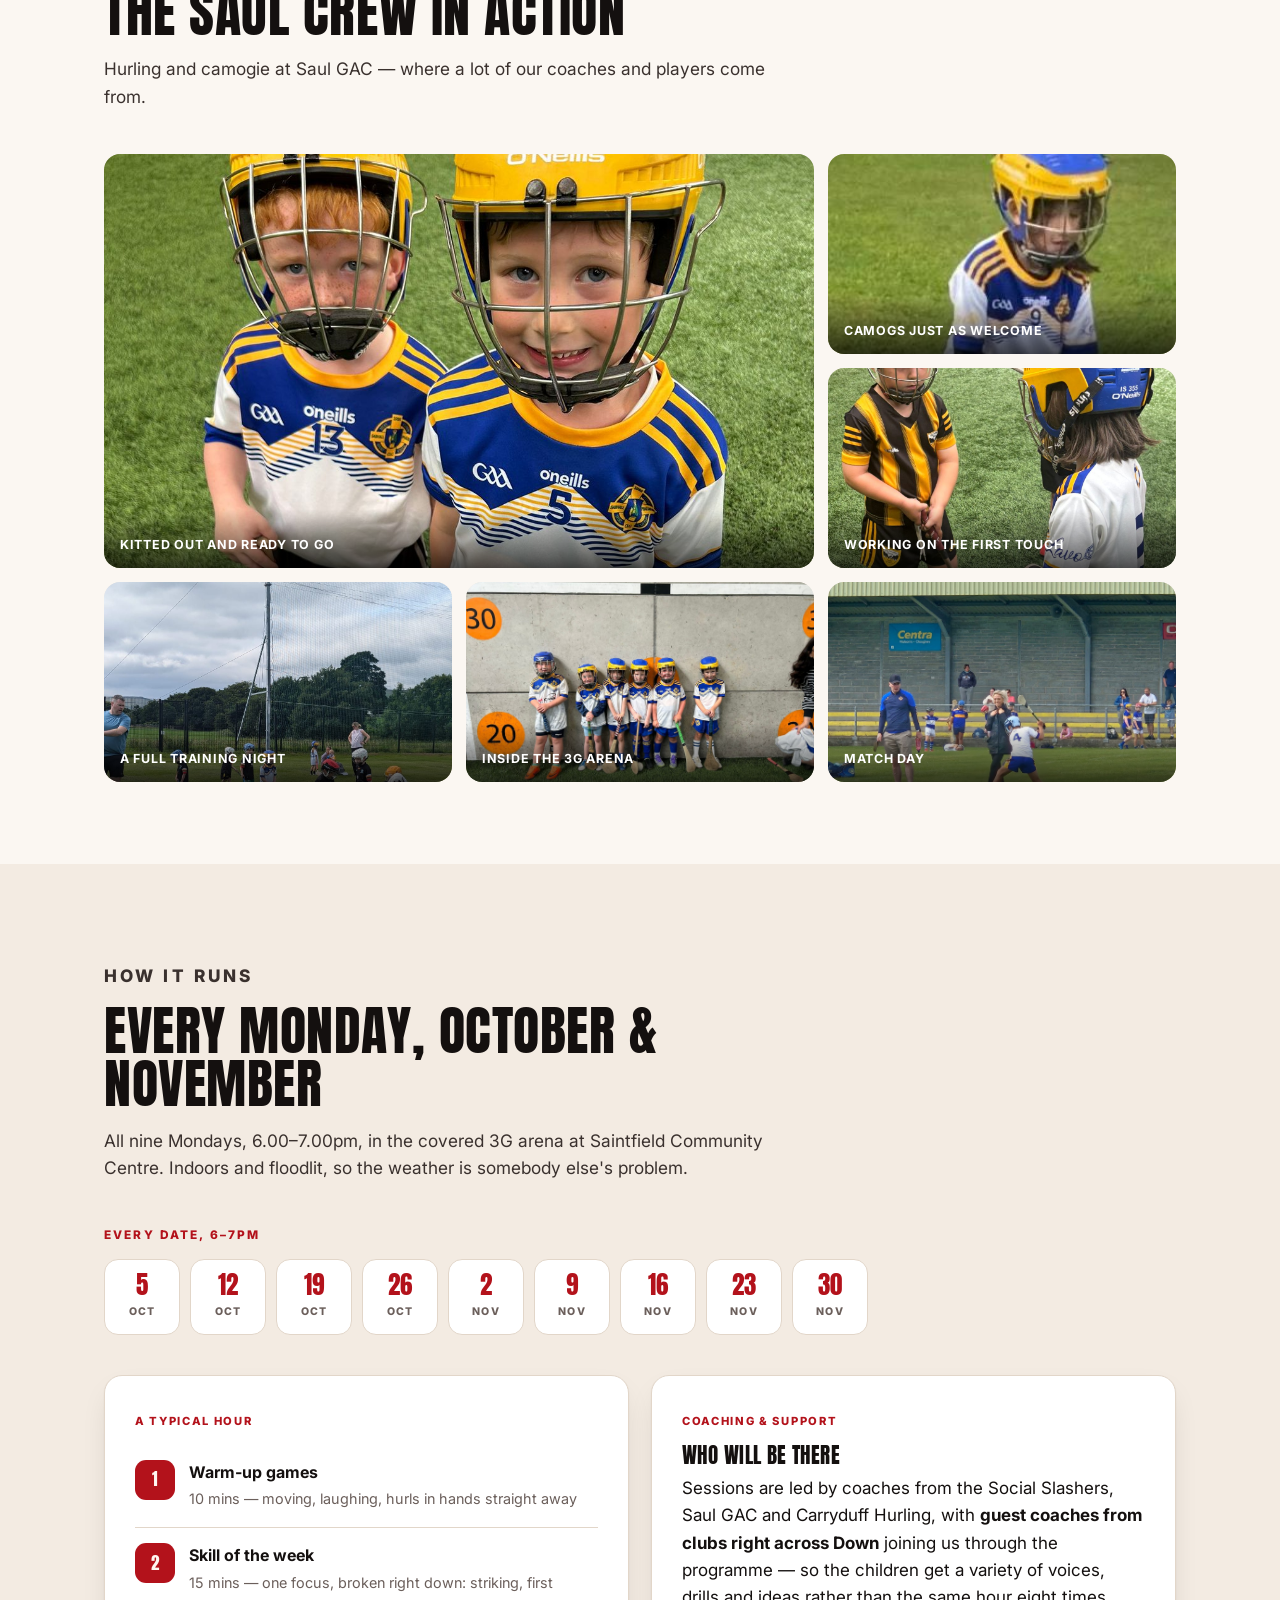
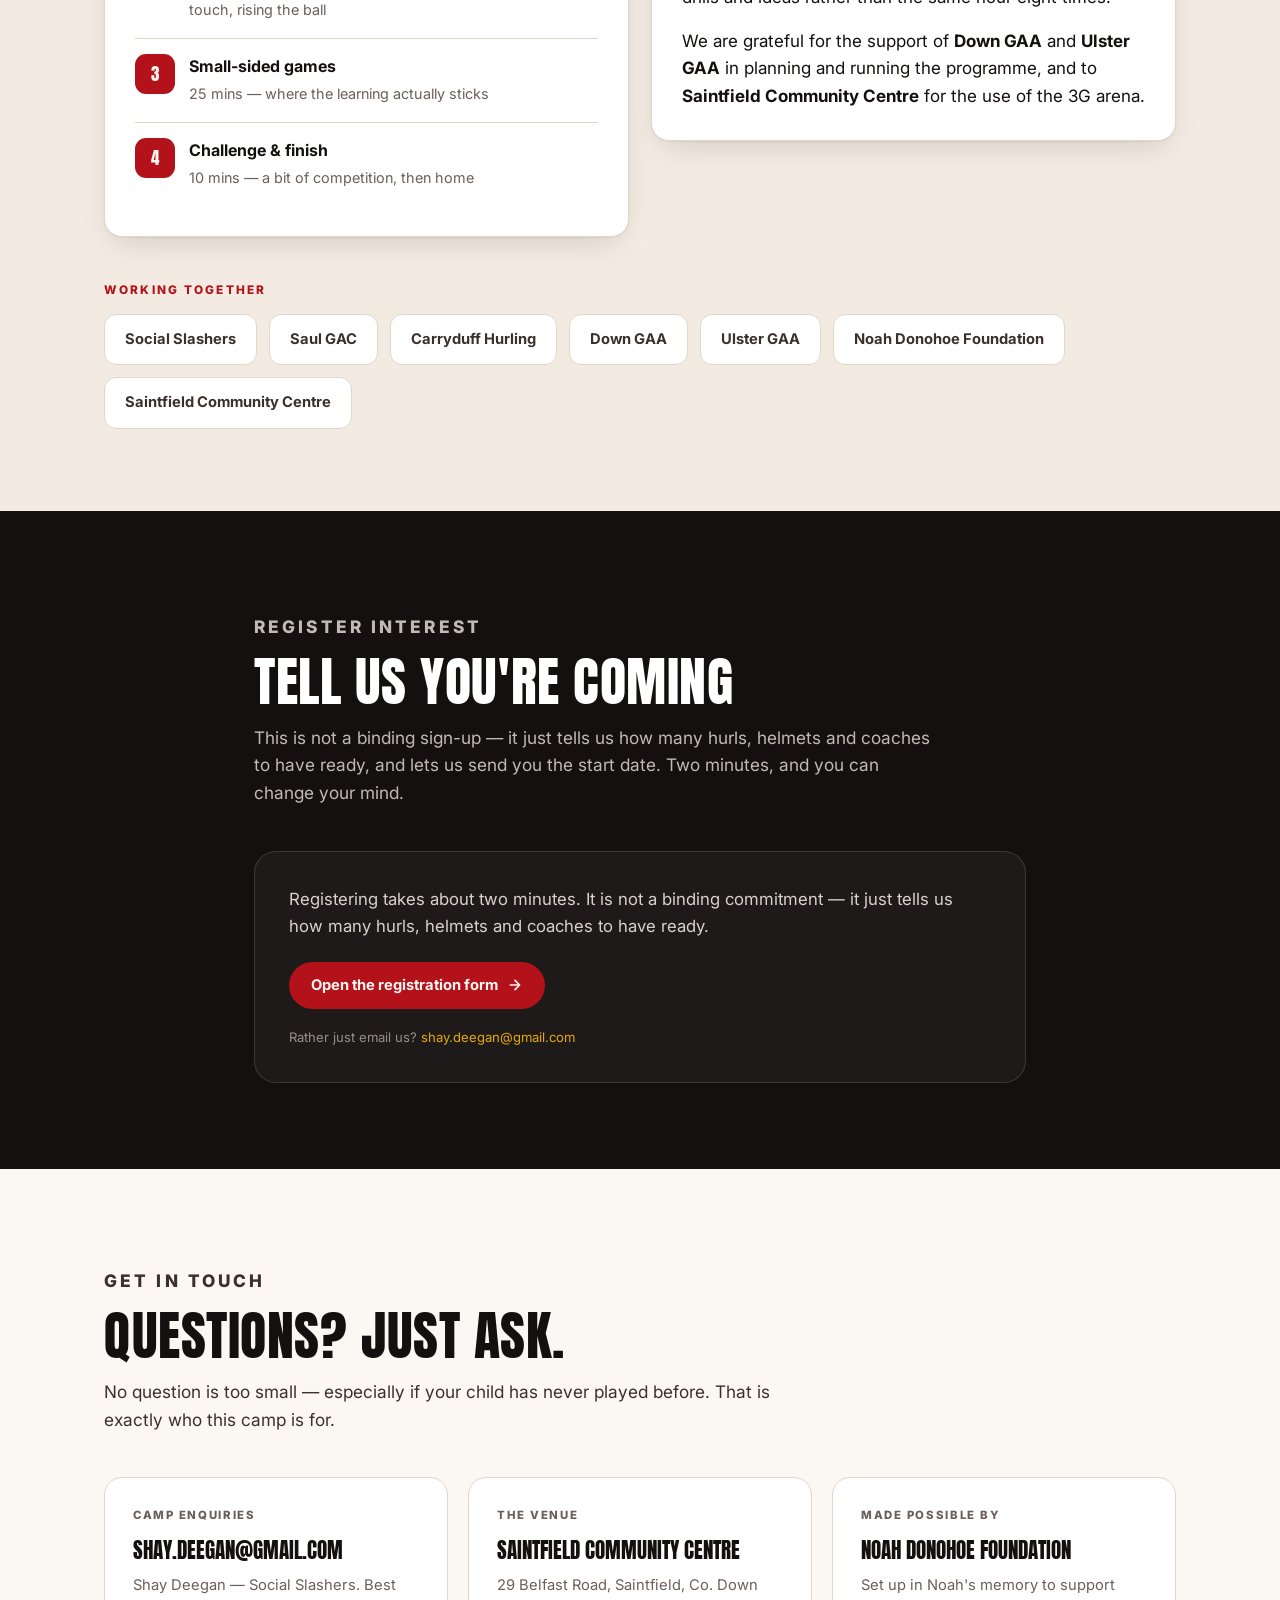
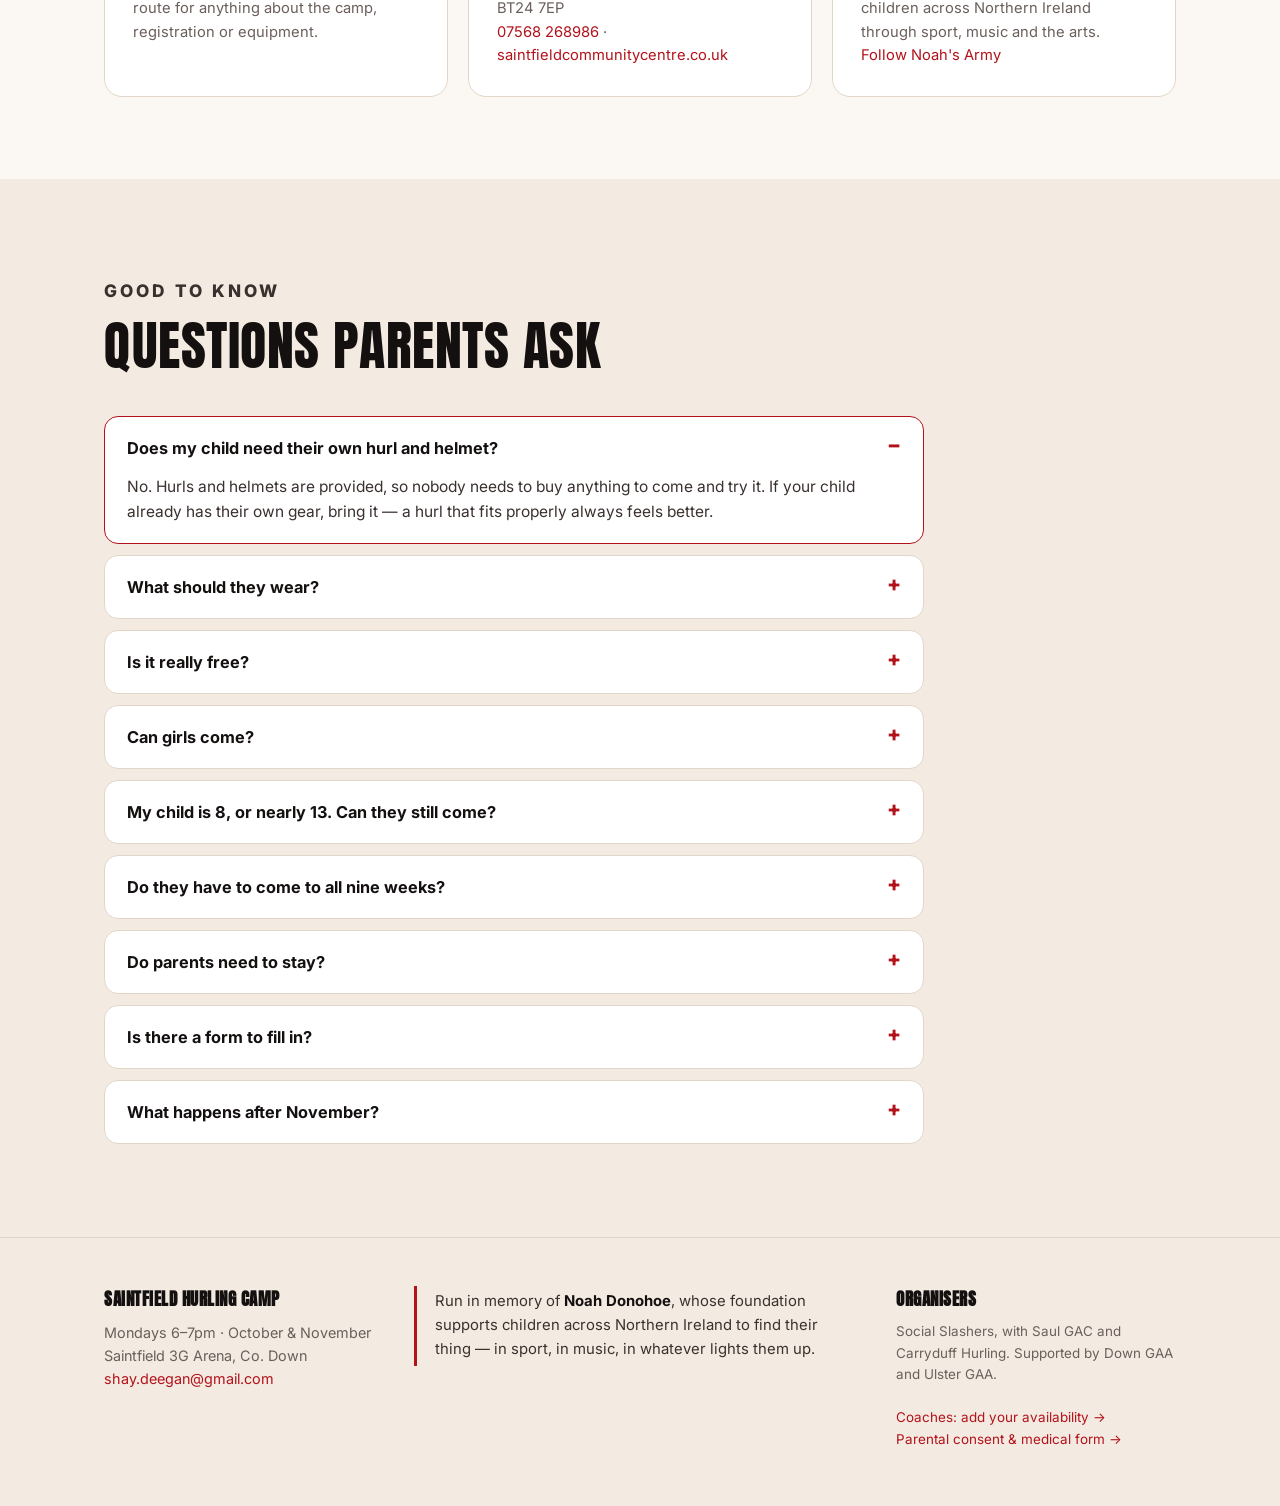
==== commit f0e192e0: "Add parental consent and medical form" ====
--- a/index.html
+++ b/index.html
@@ -13,7 +13,7 @@
 <meta property="og:url" content="https://shaydeegan-code.github.io/saintfield-hurling-camp/">
 <meta name="twitter:card" content="summary_large_image">
 <link rel="icon" href="data:image/svg+xml,<svg xmlns='http://www.w3.org/2000/svg' viewBox='0 0 100 100'><circle cx='50' cy='50' r='46' fill='%23B3121B'/><path d='M50 4c-13 12-13 80 0 92M50 4c13 12 13 80 0 92' stroke='%23fff' stroke-width='6' fill='none'/></svg>">
-<link rel="stylesheet" href="style.css">
+<link rel="stylesheet" href="style.css?v=2">
 </head>
 <body>
 <nav>
@@ -468,6 +468,13 @@
         arena either way.</p>
       </details>
       <details>
+        <summary>Is there a form to fill in?</summary>
+        <p>Yes &mdash; one consent and medical form per child, signed by a parent or guardian
+        before the first session. It covers how to reach you, anything we need to know about
+        your child's health, and who is allowed to collect them. You can
+        <a href="consent.html">read and print it here</a>, or fill one in on the night.</p>
+      </details>
+      <details>
         <summary>What happens after November?</summary>
         <p>That is partly what this camp is for. Children who catch the bug will be pointed
         towards the underage set-up at Saul GAC, Carryduff Hurling or their nearest club, so
@@ -494,7 +501,8 @@
       <strong>Organisers</strong>
       Social Slashers, with Saul GAC and Carryduff Hurling. Supported by Down GAA and
       Ulster GAA.<br><br>
-      <a href="coaches.html">Coaches: add your availability &rarr;</a>
+      <a href="coaches.html">Coaches: add your availability &rarr;</a><br>
+      <a href="consent.html">Parental consent &amp; medical form &rarr;</a>
     </div>
   </div>
 </footer>
